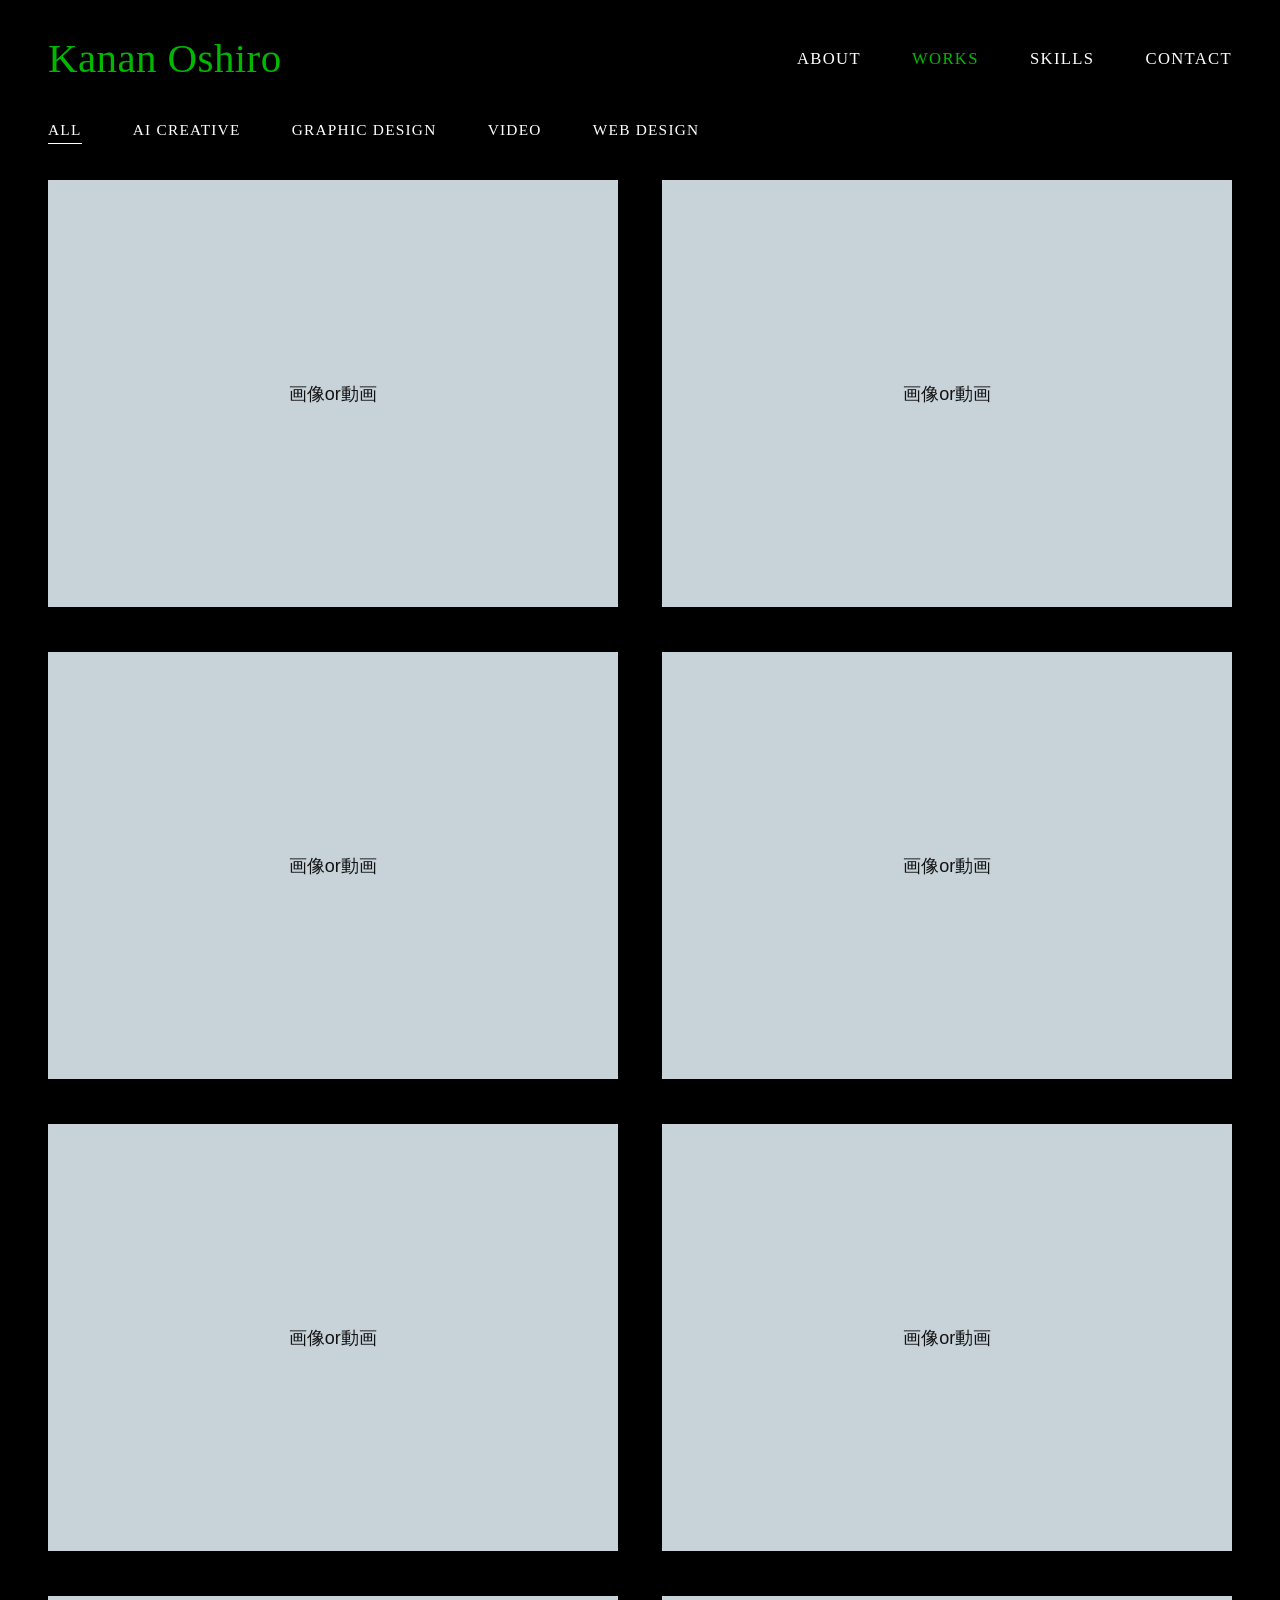
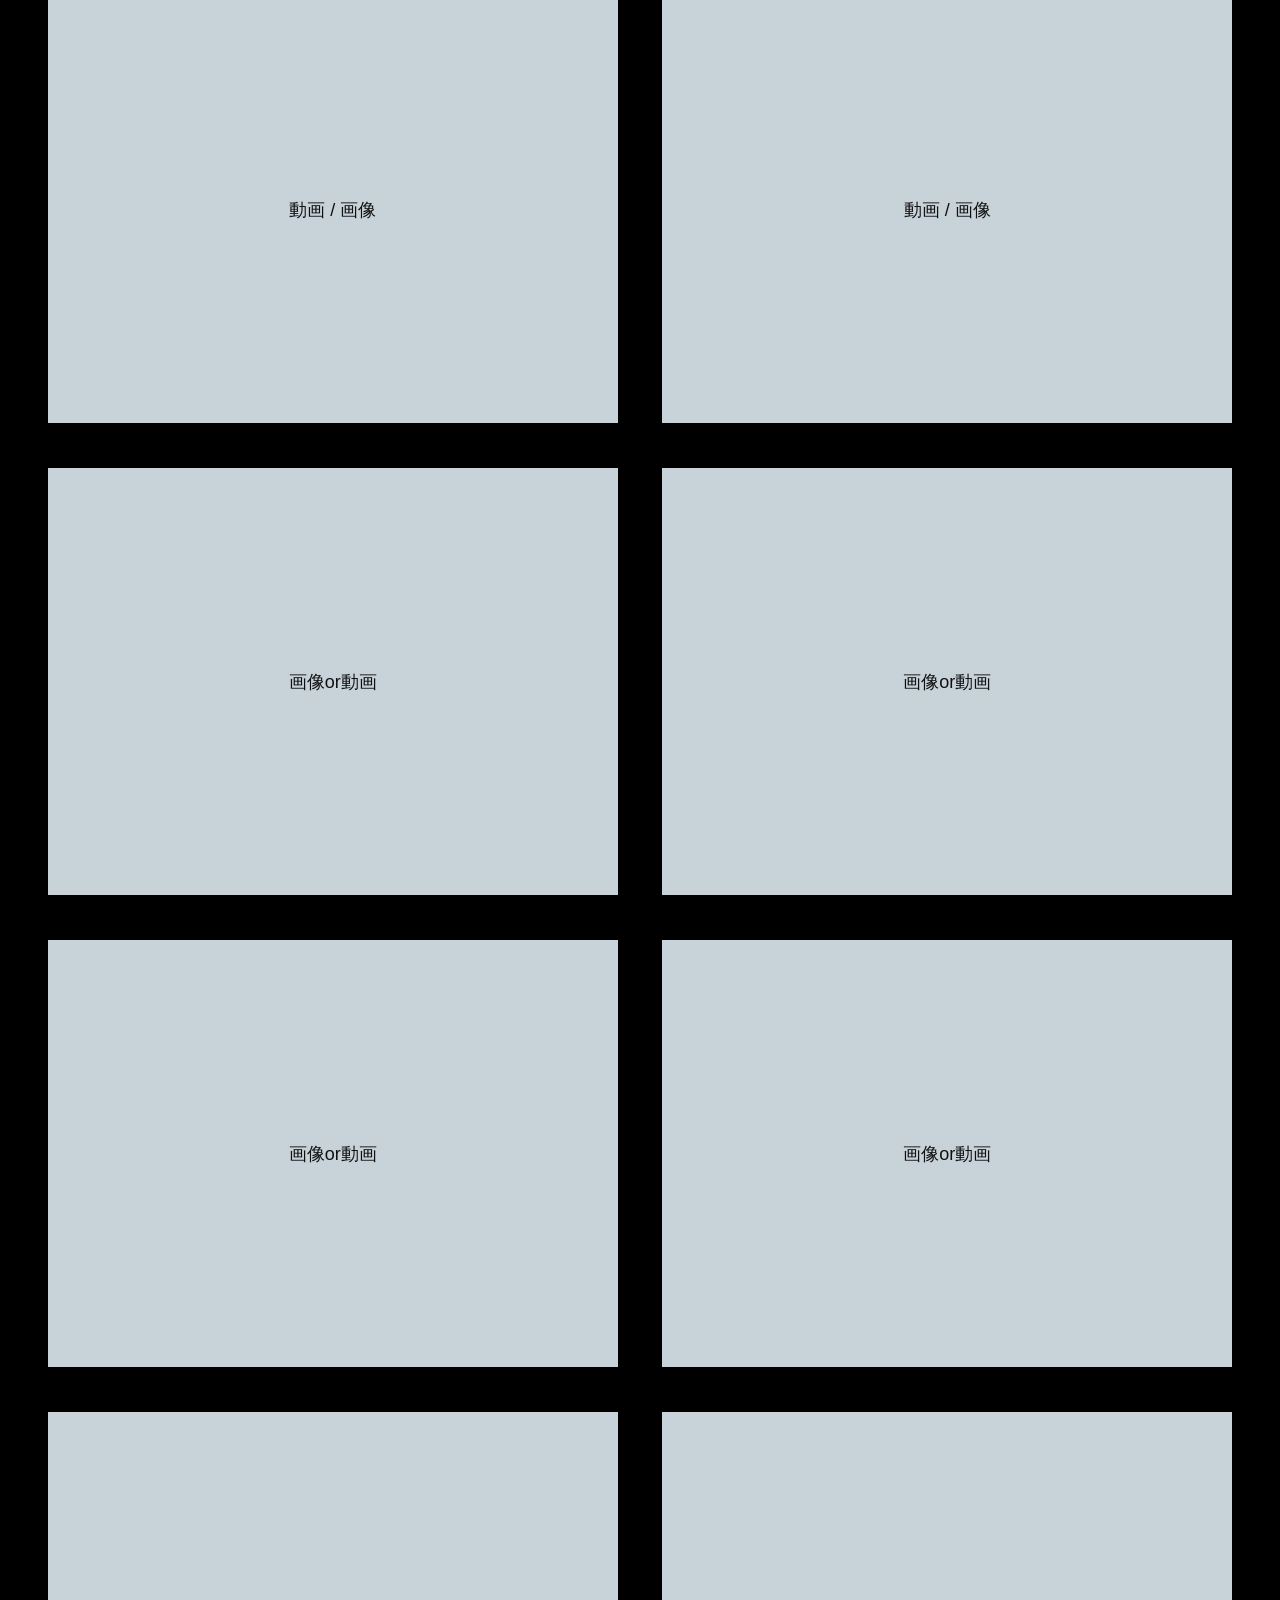
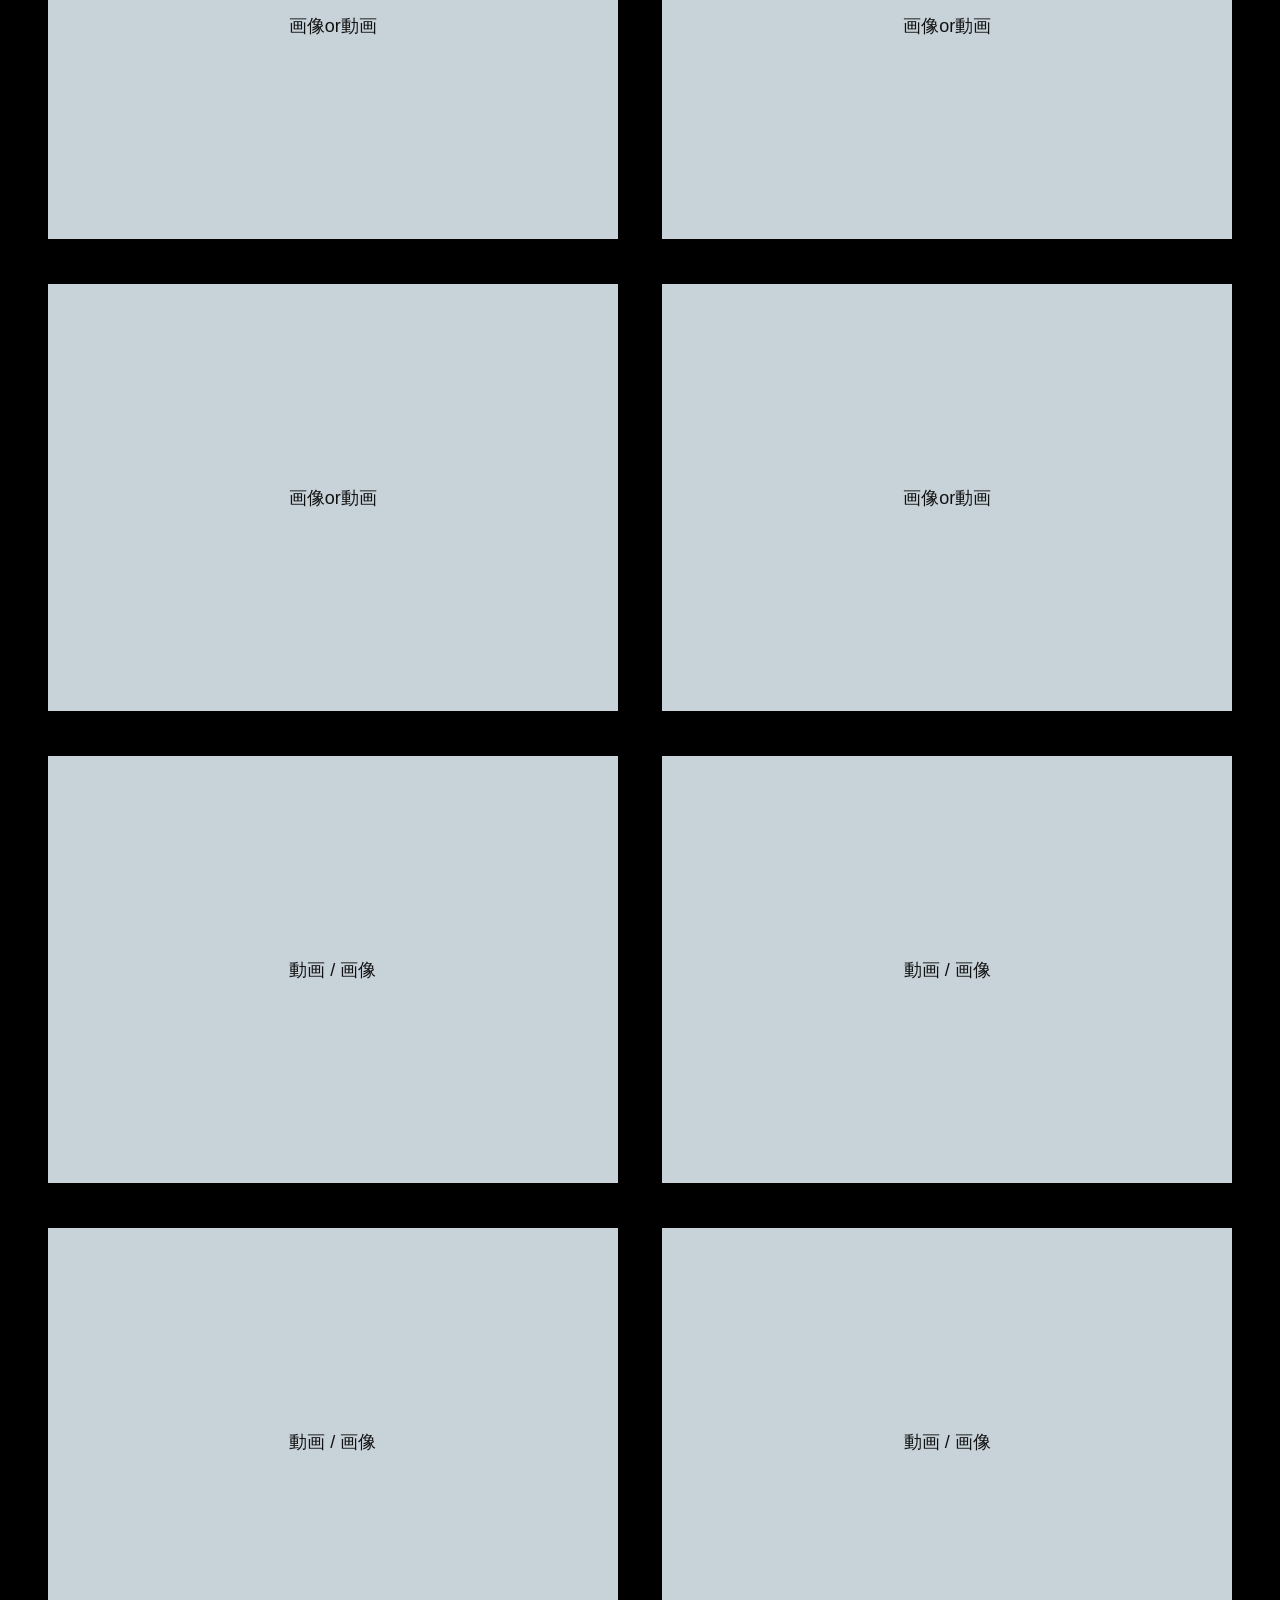
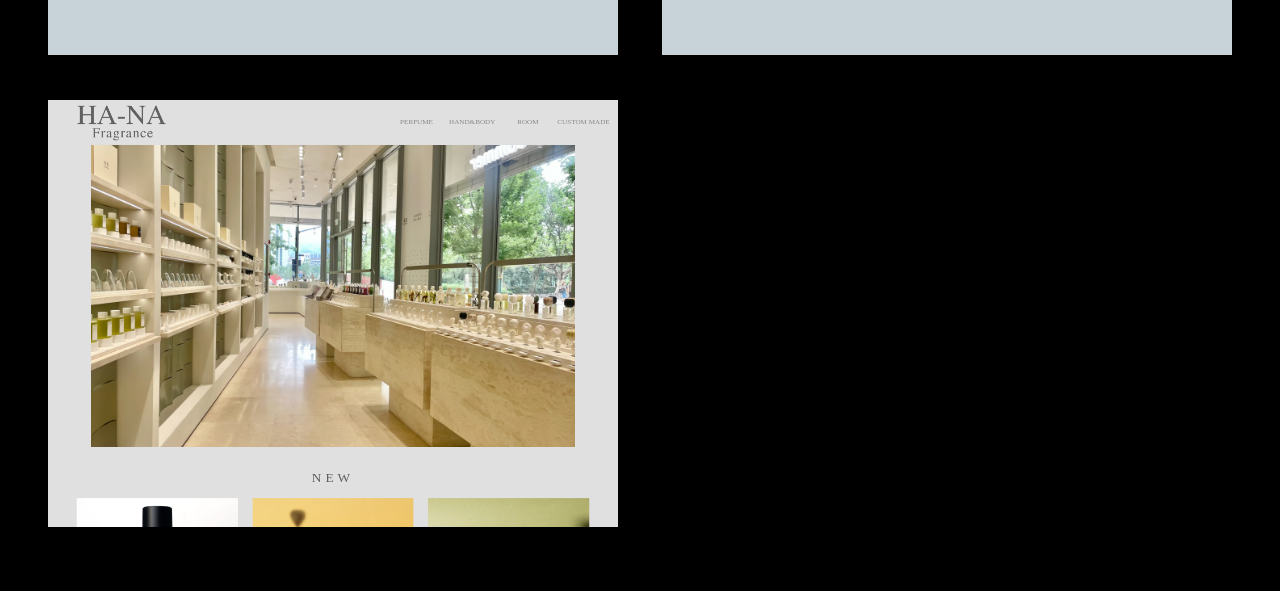
==== works.html @ edc19f33 "Initial website upload" ====
<!DOCTYPE html>
<html lang="ja">
<head>
  <meta charset="UTF-8" />
  <meta name="viewport" content="width=device-width, initial-scale=1.0" />
  <title>WORKS | Kanan Oshiro</title>
  <link rel="stylesheet" href="style.css" />
</head>
<body>
  <header class="header">
    <a href="index.html" class="logo">Kanan Oshiro</a>
    <nav class="nav" aria-label="メインナビゲーション">
      <a href="about.html">ABOUT</a>
      <a href="works.html" class="active">WORKS</a>
      <a href="skills.html">SKILLS</a>
      <a href="contact.html">CONTACT</a>
    </nav>
  </header>

  <main class="works-main" id="works">
    <!-- カテゴリフィルター -->
    <div class="works-filter" role="tablist" aria-label="作品カテゴリ">
      <button type="button" class="filter-btn active" data-filter="all">ALL</button>
      <button type="button" class="filter-btn" data-filter="ai">AI CREATIVE</button>
      <button type="button" class="filter-btn" data-filter="graphic">GRAPHIC DESIGN</button>
      <button type="button" class="filter-btn" data-filter="video">VIDEO</button>
      <button type="button" class="filter-btn" data-filter="web">WEB DESIGN</button>
    </div>

    <!-- ギャラリー一覧（JSで作品カードをレンダリング） -->
    <section class="works-gallery" id="worksGallery" aria-label="制作実績一覧"></section>
  </main>

  <!-- 作品詳細ポップアップ（モーダル） -->
  <div class="work-modal" id="workModal" aria-hidden="true" role="dialog" aria-modal="true">
    <div class="work-modal-backdrop" id="modalBackdrop"></div>
    <div class="work-modal-content">
      <button type="button" class="work-modal-close" id="modalClose" aria-label="閉じる">&times;</button>
      <div class="work-modal-media" id="modalMedia"></div>
      <div class="work-modal-info">
        <p class="work-modal-category" id="modalCategory"></p>
        <h2 class="work-modal-title" id="modalTitle"></h2>
        <p class="work-modal-meta" id="modalMeta"></p>
        <p class="work-modal-desc" id="modalDesc"></p>
      </div>
    </div>
  </div>

  <script>
    // 作品データ
    const worksData = [
      {
        id: "fox-okinawa-1x1",
        title: "旅するキツネ — 沖縄",
        category: "ai",
        categoryLabel: "AI CREATIVE",
        type: "image",
        src: "3_works/1_aicreative/sticker/ttfoka.png",
        meta: "1:1 / AI Illustration",
        description:
          "琉装をまとったキツネがサンセットの海沿いの東屋から水平線を眺めるイラスト調のステッカー。フレームを外したフル画面展開で、ショート動画や縦型ビジュアルへの応用を意識して制作しました。"
      },
      {
        id: "fox-osaka-1x1",
        title: "旅するキツネ — 大阪",
        category: "ai",
        categoryLabel: "AI CREATIVE",
        type: "image",
        src: "3_works/1_aicreative/sticker/ttfosa.png",
        meta: "1:1 / AI Illustration",
        description:
          "提灯や通天閣、たこ焼きなど新世界のにぎやかな夜の空気感を盛り込んだイラスト調のステッカー。キャラクターと街並みの世界観を統一して構成しました。"
      },
      {
        id: "fox-fukuoka-1x1",
        title: "旅するキツネ — 福岡",
        category: "ai",
        categoryLabel: "AI CREATIVE",
        type: "image",
        src: "3_works/1_aicreative/sticker/ttff.png",
        meta: "1:1 / AI Illustration",
        description:
          "夜の博多屋台でラーメンを楽しむキツネを描いたイラスト調のステッカー。あたたかい屋台の光と福岡タワーの夜景のコントラストを意識しました。"
      },
            {
        id: "fox-hokkaido-1x1",
        title: "旅するキツネ — 北海道",
        category: "ai",
        categoryLabel: "AI CREATIVE",
        type: "image",
        src: "3_works/1_aicreative/sticker/ttfh.png",
        meta: "1:1 / AI Illustration",
        description:
          "雪が舞う夕暮れの小樽運河沿いを、温かい冬着物と羽織をまとったキツネが歩くイラスト調のステッカー。レトロなガス灯やレンガ・石造り倉庫の灯りが水面に映える静かで幻想的な冬景色を表現しました。"
      },
      {
        id: "fox-japan-1x1",
        title: "旅するキツネ — 日本",
        category: "ai",
        categoryLabel: "AI CREATIVE",
        type: "image",
        src: "3_works/1_aicreative/sticker/ttfj.png",
        meta: "1:1 / AI Illustration",
        description:
          "色鮮やかな紅葉に囲まれた展望スポットから、雪化粧の富士山と湖を眺めるキツネを描いたイラスト調のステッカー。秋の澄んだ空気感と日本らしい風景の奥行きが伝わるように構成しました。"
      },
      {
        id: "fox-tokyo-1x1",
        title: "旅するキツネ — 東京",
        category: "ai",
        categoryLabel: "AI CREATIVE",
        type: "image",
        src: "3_works/1_aicreative/sticker/ttft.png",
        meta: "1:1 / AI Illustration",
        description:
          "春の日差しと桜が映える浅草仲見世通りで、みたらし団子を味わいながら歩くキツネのイラスト調のステッカー。提灯や仲見世の活気、奥に見える寺院の風景まで画面いっぱいに盛り込み、旅のワクワク感を表現しました。"
      },
      {
        id: "bottle-holder-ad",
        title: "ニットボトルホルダー 広告ショート動画",
        category: "video",
        categoryLabel: "VIDEO",
        type: "video",
        src: "3_works/1_aicreative/video/bh.mp4",
        meta: "15s / Short Video",
        description:
          "かぎ針編みのボトルホルダーの魅力を伝える15秒のショート動画。編み目の質感やカラーバリエーション、持ち運びやすさを短いカットと英語テロップでテンポよくまとめました。"
      },
      {
        id: "fox-travel-short-video",
        title: "旅するキツネ — 日本縦断ショート動画",
        category: "video",
        categoryLabel: "VIDEO",
        type: "video",
        src: "3_works/1_aicreative/video/ttf/ttf.mp4",
        meta: "Short Video / AI Animation",
        description:
          "着物や琉装をまとったキツネが日本各地の名所やグルメをめぐる「旅するキツネ」シリーズのショート動画。地域の空気感や季節のモチーフを生かしつつ、短い尺でも世界観と動きがスッと伝わるテンポにまとめました。"
      },
      {
        id: "bintang-perfume-red-apple-banner",
        title: "THE BINTANG PERFUME — RED APPLE バナー",
        category: "ai",
        categoryLabel: "AI CREATIVE",
        type: "image",
        src: "3_works/1_aicreative/banner/bprab_320x100.png", 
        meta: "Banner / AI Visual",
        description:
          "水滴のついた真っ赤なりんごや白い花と香水ボトルを組み合わせ、みずみずしい香りの印象を表現した広告バナー。左側にビジュアル、右側に余白とタイポグラフィを配置し、香りの世界観と視認性の両立を意識してまとめました。"
      },
      {
        id: "business-card-ko",
        title: "オリジナル名刺デザイン",
        category: "graphic",
        categoryLabel: "GRAPHIC DESIGN",
        type: "image",
        src: "3_works/2_graphicdesign/bc.jpg", 
        meta: "Business Card / Illustrator",
        description:
          "表面には私のイニシャルである「K」と「O」に、旅行や動物が好きなのでパンダや飛行機、地球を組み合わせた遊び心のあるオリジナルロゴを配置し、裏面はシンプルなレイアウトとQRコードで必要な情報へスムーズにアクセスできるよう設計した両面名刺デザインです。"
      },
      {
        id: "cafe-bar-soha-flyer",
        title: "「cafe & bar SO-HA」オープン告知フライヤー",
        category: "graphic",
        categoryLabel: "GRAPHIC DESIGN",
        type: "image",
        src: "3_works/2_graphicdesign/flyer.jpg", 
        meta: "Flyer / Photoshop",
        description:
          "ゲストハウス併設のカフェ＆バー「SO-HA」のオープン告知フライヤー。時間帯ごとのメニューや地域の集まり・宿泊ゲストとの交流の魅力が伝わるよう、営業時間やアクセス情報まで視認性よく整理してレイアウトしました。"
      },
      {
        id: "sora-osmanthus-black-tea-banner",
        title: "「SORA OSMANTHUS × BLACK TEA」香水バナー",
        category: "graphic",
        categoryLabel: "GRAPHIC DESIGN",
        type: "image",
        src: "3_works/2_graphicdesign/nd_300×250.jpg", 
        meta: "300×250 / Photoshop",
        description:
          "金木犀と紅茶の香りをイメージしたフレグランスバナー。夜空を背景に注がれる紅茶と金木犀の花を組み合わせ、香りの奥行きと「NEW DEBUT」の特別感が一目で伝わるビジュアルにまとめました。"
      },
      {
        id: "okinawa-typography-collage",
        title: "「OKINAWA」タイポグラフィ・グラフィック",
        category: "graphic",
        categoryLabel: "GRAPHIC DESIGN",
        type: "image",
        src: "3_works/2_graphicdesign/okinawa.jpg", 
        meta: "Graphic Art / Photoshop",
        description:
          "縦に配置した「OKINAWA」の文字の中に青い海や首里城、サンセットの風景を切り抜き、周囲にタコライスや沖縄そば、エイサーなど沖縄らしさを散りばめた地域テーマのグラフィック作品です。"
      },
      {
        id: "beniimo-fair-banner",
        title: "「cafe & bar SO-HA」期間限定 紅いもフェアバナー",
        category: "graphic",
        categoryLabel: "GRAPHIC DESIGN",
        type: "image",
        src: "3_works/2_graphicdesign/psp_300×250.jpg", 
        meta: "300×250 / Photoshop",
        description:
          "秋限定の「紅いもフェア」告知バナー。紅いもモンブランチーズタルトと紅いもチャイラテをイメージし、紫から黄金色へのグラデーション背景と「期間限定」バッジで季節感と視認性を高めました。"
      },
      {
        id: "skypiea-fantasy-collage",
        title: "「SKYPIEA」ファンタジー・フォトコラージュ",
        category: "graphic",
        categoryLabel: "GRAPHIC DESIGN",
        type: "image",
        src: "3_works/2_graphicdesign/skypiea.jpg", 
        meta: "Graphic Art / Photoshop",
        description:
          "厚い雲海の上に浮かぶ古城と夜空に走る稲妻、空を舞うコウモリを組み合わせたダークファンタジー調の合成グラフィック。明暗のコントラストと奥行きを意識してドラマチックな世界観を表現しました。"
      },
      {
        id: "universe-betta-collage",
        title: "「UNIVERSE」宇宙×ベタ グラフィックアート",
        category: "graphic",
        categoryLabel: "GRAPHIC DESIGN",
        type: "image",
        src: "3_works/2_graphicdesign/universe.jpg", 
        meta: "Graphic Art / Photoshop",
        description:
          "宇宙空間に浮かぶ地球と月、宇宙飛行士の周りを鮮やかなヒレを持つベタが泳ぐ幻想的なグラフィックアート。現実には交わらないモチーフを違和感なく馴染ませ、物語性のあるビジュアルに仕上げました。"
      },
      {
        id: "j-beef-burgers-promo",
        title: "「J-BEEF BURGERS」堺筋本町店 オープン告知動画",
        category: "video",
        categoryLabel: "VIDEO",
        type: "video",
        src: "3_works/3_video/jbb/jbb.mp4", // 実際のファイルパスに合わせてください
        meta: "0:15 / Premiere Pro",
        description:
          "「J-BEEF BURGERS」堺筋本町店のオープンと新規オープンキャンペーンを伝える15秒のプロモーション動画。筆文字風のテキストやポテト・バーガーのキャラクター、特別価格の訴求をテンポよく切り替え、短時間でもお得感とインパクトが伝わる構成にしました。"
      },
      {
        id: "boku-no-ichinichi-dog-story",
        title: "「ぼくの1日」ストーリー動画",
        category: "video",
        categoryLabel: "VIDEO",
        type: "video",
        src: "3_works/3_video/dog.mp4",
        meta: "1:03 / Premiere Pro",
        description:
          "ワンちゃんの目線で海辺の散歩や船上、棒をめぐるちょっとしたハプニングまでを描いた約1分のストーリー動画。丸みのあるポップなテロップと場面転換で、愛らしさや物語の展開が楽しく追えるようにまとめました。"
      },
      {
        id: "plus-10-minutes-health-video",
        title: "「毎日+10分 体を動かそう」啓発動画",
        category: "video",
        categoryLabel: "VIDEO",
        type: "video",
        src: "3_works/3_video/moving.mp4",
        meta: "0:46 / Premiere Pro",
        description:
          "日常に「+10分」の運動を取り入れるメリットを伝える動画。街並みや海岸沿いのサイクリング、フットサル、ランニングなど複数のシーンとトランジションを組み合わせ、無理なく始められそうな前向きさが伝わる構成にしています。"
      },
      {
        id: "vietnam-lao-cai-animal-trip",
        title: "「VIETNAM -Lao Cai- Animal Trip」旅ショート動画",
        category: "video",
        categoryLabel: "VIDEO",
        type: "video",
        src: "3_works/3_video/vietnam.mp4",
        meta: "0:32 / Canva",
        description:
          "ベトナム・ラオカイの旅先で出会ったワンちゃんやニワトリとのふれあいを収めた縦型ショート動画。現地の空気感や動物たちの表情・仕草を活かし、旅ならではのあたたかくて癒やされる雰囲気に仕上げました。"
      },
      {
        id: "hana-fragrance-ec",
        title: "ECサイト「HA-NA Fragrance」",
        category: "web",
        categoryLabel: "WEB DESIGN",
        type: "web",
        src: "3_works/4_webdesign/ec-site-KananOshiro/HOME.html", 
        meta: "HTML / CSS / JavaScript / jQuery (Slick)",
        description:
          "世界の香りを扱う架空のフレグランスショップ「HA-NA Fragrance」のECサイト。HOME・PERFUME・HAND&BODY・ROOM・CUSTOM MADEの全5ページ構成で、自動再生カルーセル、ブラー効果付きの固定ヘッダー、JavaScriptによるカテゴリ絞り込みフィルター、30種類の香料紹介ガイドなどを実装しました。"
      },
    ];

    const galleryEl = document.getElementById("worksGallery");
    const filterButtons = document.querySelectorAll(".filter-btn");

    // ポップアップ要素
    const modalEl = document.getElementById("workModal");
    const modalBackdrop = document.getElementById("modalBackdrop");
    const modalClose = document.getElementById("modalClose");
    const modalMedia = document.getElementById("modalMedia");
    const modalCategory = document.getElementById("modalCategory");
    const modalTitle = document.getElementById("modalTitle");
    const modalMeta = document.getElementById("modalMeta");
    const modalDesc = document.getElementById("modalDesc");

    function renderGallery(filter = "all") {
      galleryEl.innerHTML = "";

      const filteredItems =
        filter === "all"
          ? worksData
          : worksData.filter((item) => item.category === filter);

      filteredItems.forEach((item) => {
        const card = document.createElement("button");
        card.type = "button";
        card.className = "work-card";
        card.setAttribute("aria-label", `${item.title} の詳細を見る`);

        const stage = document.createElement("div");
        stage.className = "work-card-stage";

        const fallback = document.createElement("div");
        fallback.className = "work-card-fallback";
        fallback.textContent = item.type === "video" ? "動画 / 画像" : "画像or動画";

        if (item.type === "video") {
          const video = document.createElement("video");
          video.className = "work-card-media";
          video.src = item.src;
          video.muted = true;
          video.loop = true;
          video.playsinline = true;
          video.preload = "metadata";
          video.addEventListener("loadeddata", () => {
            stage.classList.add("has-media");
          });
          card.addEventListener("mouseenter", () => video.play().catch(() => {}));
          card.addEventListener("mouseleave", () => {
            video.pause();
            video.currentTime = 0;
          });
          stage.appendChild(video);
        } else if (item.type === "web") {
          // 実際のWebサイトをPCサイズ(1280x960)で読み込み、カードサイズに合わせて縮小表示
          const previewWrap = document.createElement("div");
          previewWrap.className = "work-card-web-preview";

          const iframe = document.createElement("iframe");
          iframe.src = item.src;
          iframe.title = item.title;
          iframe.loading = "lazy";
          iframe.tabIndex = -1;

          previewWrap.appendChild(iframe);
          stage.classList.add("has-media");
          stage.appendChild(previewWrap);

          // カード幅に合わせて縮小率を自動計算
          const updateScale = () => {
            const stageWidth = stage.clientWidth;
            if (stageWidth > 0) {
              iframe.style.transform = `scale(${stageWidth / 1280})`;
            }
          };
          requestAnimationFrame(updateScale);
          window.addEventListener("resize", updateScale);
        } else {
          const img = document.createElement("img");
          img.className = "work-card-media";
          img.src = item.src;
          img.alt = item.title;
          img.loading = "lazy";
          img.addEventListener("load", () => {
            stage.classList.add("has-media");
          });
          img.addEventListener("error", () => {
            stage.classList.remove("has-media");
          });
          stage.appendChild(img);
        } 

        stage.appendChild(fallback);
        card.appendChild(stage);
        card.addEventListener("click", () => openModal(item));
        galleryEl.appendChild(card);
      });
    }

function openModal(item) {
      modalMedia.innerHTML = "";

      if (item.type === "video") {
        const video = document.createElement("video");
        video.src = item.src;
        video.controls = true;
        video.autoplay = true;
        video.loop = true;
        video.playsinline = true;
        modalMedia.appendChild(video);
      } else if (item.type === "web") {
        const webWrap = document.createElement("div");
        webWrap.className = "work-modal-web-wrap";

        const iframe = document.createElement("iframe");
        iframe.src = item.src;
        iframe.title = item.title;
        webWrap.appendChild(iframe);

        const openLink = document.createElement("a");
        openLink.href = item.src;
        openLink.target = "_blank";
        openLink.rel = "noopener noreferrer";
        openLink.className = "work-modal-web-link";
        openLink.textContent = "別タブでサイト全体を開く ↗";
        webWrap.appendChild(openLink);

        modalMedia.appendChild(webWrap);
      } else {
        const img = document.createElement("img");
        img.src = item.src;
        img.alt = item.title;
        img.addEventListener("error", () => {
          modalMedia.innerHTML = `<div class="work-modal-placeholder">${item.title}</div>`;
        });
        modalMedia.appendChild(img);
      }

      modalCategory.textContent = item.categoryLabel;
      modalTitle.textContent = item.title;
      modalMeta.textContent = item.meta;
      modalDesc.textContent = item.description;

      modalEl.classList.add("is-open");
      modalEl.setAttribute("aria-hidden", "false");
      document.body.style.overflow = "hidden";
    }
    
    function closeModal() {
      const playingVideo = modalMedia.querySelector("video");
      if (playingVideo) {
        playingVideo.pause();
      }
      modalEl.classList.remove("is-open");
      modalEl.setAttribute("aria-hidden", "true");
      document.body.style.overflow = "";
    }

    filterButtons.forEach((btn) => {
      btn.addEventListener("click", () => {
        filterButtons.forEach((b) => b.classList.remove("active"));
        btn.classList.add("active");
        renderGallery(btn.dataset.filter);
      });
    });

    modalClose.addEventListener("click", closeModal);
    modalBackdrop.addEventListener("click", closeModal);
    window.addEventListener("keydown", (e) => {
      if (e.key === "Escape" && modalEl.classList.contains("is-open")) {
        closeModal();
      }
    });

    // 初期表示
    renderGallery("all");
  </script>
</body>
</html>
---- style.css ----
:root {
  --bg-color: #000000;
  --text-color: #ffffff;
  --accent-color: #00b800;
  --placeholder-bg: #c8d2d9;
}

* {
  box-sizing: border-box;
  margin: 0;
  padding: 0;
}

body {
  background-color: var(--bg-color);
  color: var(--text-color);
  font-family: "Times New Roman", "Yu Mincho", "Hiragino Mincho ProN", Georgia, serif;
  min-height: 100vh;
  display: flex;
  flex-direction: column;
}

/* ヘッダー */
.header {
  width: 100%;
  max-width: 1280px;
  margin: 0 auto;
  padding: 36px 48px 24px;
  display: flex;
  align-items: center;
  justify-content: space-between;
  gap: 24px;
}

.logo {
  color: var(--accent-color);
  text-decoration: none;
  font-size: clamp(28px, 3.2vw, 46px);
  font-weight: 400;
  letter-spacing: 0.01em;
  line-height: 1.1;
  white-space: nowrap;
}

.nav {
  display: flex;
  align-items: center;
  gap: clamp(20px, 4vw, 56px);
  flex-wrap: wrap;
}

.nav a {
  color: var(--text-color);
  text-decoration: none;
  font-size: clamp(14px, 1.3vw, 19px);
  letter-spacing: 0.08em;
  transition: color 0.2s ease, opacity 0.2s ease;
}

.nav a:hover,
.nav a.active {
  color: var(--accent-color);
}

/* メインコンテンツ */
.main {
  flex: 1;
  width: 100%;
  max-width: 1280px;
  margin: 0 auto;
  padding: 12px 48px 48px;
  display: flex;
  align-items: center;
  justify-content: center;
}

.hero-media-box {
  position: relative;
  width: 100%;
  aspect-ratio: 16 / 9;
  max-height: 74vh;
  background-color: var(--placeholder-bg);
  overflow: hidden;
}

.hero-video {
  width: 100%;
  height: 100%;
  object-fit: cover;
  display: block;
}

/* 動画が未設定・読み込み前のフォールバック表示 */
.hero-fallback {
  position: absolute;
  inset: 0;
  display: flex;
  align-items: center;
  justify-content: center;
  color: #111111;
  font-family: "Hiragino Kaku Gothic ProN", "Yu Gothic", sans-serif;
  font-size: 18px;
  pointer-events: none;
  transition: opacity 0.3s ease;
}

.hero-media-box.has-video .hero-fallback {
  opacity: 0;
}

/* レスポンシブ対応（タブレット・スマホ） */
@media (max-width: 768px) {
  .header {
    padding: 24px 20px 16px;
    flex-direction: column;
    align-items: flex-start;
    gap: 14px;
  }

  .nav {
    gap: 18px;
  }

  .main {
    padding: 8px 20px 32px;
  }

  .hero-media-box {
    aspect-ratio: 4 / 3;
    max-height: none;
  }
}

/* ABOUTページ */
.about-main {
  flex: 1;
  width: 100%;
  max-width: 1280px;
  margin: 0 auto;
  padding: 20px 48px 56px;
  display: flex;
  align-items: center;
}

.about-container {
  width: 100%;
  display: grid;
  grid-template-columns: minmax(280px, 440px) 1fr;
  gap: clamp(32px, 5vw, 72px);
  align-items: center;
}

.about-media-box {
  position: relative;
  width: 100%;
  aspect-ratio: 1 / 1;
  background-color: var(--placeholder-bg);
  overflow: hidden;
}

.about-profile-img {
  width: 100%;
  height: 100%;
  object-fit: cover;
  display: none;
}

.about-media-box.has-image .about-profile-img {
  display: block;
}

.about-fallback {
  position: absolute;
  inset: 0;
  display: flex;
  align-items: center;
  justify-content: center;
  color: #111111;
  font-family: "Hiragino Kaku Gothic ProN", "Yu Gothic", sans-serif;
  font-size: 18px;
  pointer-events: none;
}

.about-media-box.has-image .about-fallback {
  display: none;
}

.about-content {
  display: flex;
  flex-direction: column;
  gap: 28px;
}

.about-name {
  font-size: clamp(24px, 2.4vw, 36px);
  font-weight: 400;
  line-height: 1.4;
  letter-spacing: 0.04em;
}

.about-bio {
  display: flex;
  flex-direction: column;
  gap: 18px;
  max-width: 600px;
}

.about-bio p {
  font-size: clamp(15px, 1.35vw, 19px);
  line-height: 1.9;
  letter-spacing: 0.03em;
  color: var(--text-color);
}

/* ABOUT レスポンシブ対応 */
@media (max-width: 900px) {
  .about-container {
    grid-template-columns: minmax(220px, 340px) 1fr;
    gap: 32px;
    align-items: start;
  }
}

@media (max-width: 768px) {
  .about-main {
    padding: 16px 20px 40px;
    align-items: flex-start;
  }

  .about-container {
    grid-template-columns: 1fr;
    gap: 28px;
  }

  .about-media-box {
    max-width: 340px;
  }

  .about-content {
    gap: 18px;
  }
}

/* WORKSページ */
.works-main {
  flex: 1;
  width: 100%;
  max-width: 1280px;
  margin: 0 auto;
  padding: 12px 48px 64px;
}

/* カテゴリフィルター */
.works-filter {
  display: flex;
  align-items: center;
  gap: clamp(20px, 4vw, 56px);
  flex-wrap: wrap;
  margin-bottom: 36px;
}

.filter-btn {
  background: transparent;
  border: none;
  color: var(--text-color);
  font-family: "Times New Roman", "Yu Mincho", "Hiragino Mincho ProN", Georgia, serif;
  font-size: clamp(14px, 1.2vw, 18px);
  letter-spacing: 0.08em;
  cursor: pointer;
  padding: 4px 0;
  border-bottom: 1px solid transparent;
  transition: color 0.2s ease, border-color 0.2s ease;
}

.filter-btn:hover {
  color: var(--accent-color);
}

.filter-btn.active {
  border-bottom-color: var(--text-color);
}

/* ギャラリー一覧（縦長・横長・正方形を同じサイズ感＆枠なしで全体表示） */
.works-gallery {
  display: grid;
  grid-template-columns: repeat(2, minmax(0, 1fr));
  gap: clamp(24px, 3.5vw, 48px);
}

.work-card {
  display: block;
  width: 100%;
  background: transparent;
  border: none;
  padding: 0;
  cursor: pointer;
  text-align: left;
  transition: transform 0.25s ease, opacity 0.25s ease;
}

.work-card:hover {
  transform: translateY(-4px);
}

.work-card-stage {
  position: relative;
  width: 100%;
  aspect-ratio: 4 / 3;
  background-color: var(--placeholder-bg);
  overflow: hidden;
  display: flex;
  align-items: center;
  justify-content: center;
}

/* 画像が読み込まれた後は黒背景に切り替え、枠なしで全体表示 */
.work-card-stage.has-media {
  background-color: var(--bg-color);
}

.work-card-media {
  max-width: 100%;
  max-height: 100%;
  width: auto;
  height: auto;
  object-fit: contain;
  display: none;
}

.work-card-stage.has-media .work-card-media {
  display: block;
}

.work-card-fallback {
  position: absolute;
  inset: 0;
  display: flex;
  align-items: center;
  justify-content: center;
  color: #111111;
  font-family: "Hiragino Kaku Gothic ProN", "Yu Gothic", sans-serif;
  font-size: 18px;
  pointer-events: none;
}

.work-card-stage.has-media .work-card-fallback {
  display: none;
}

/* 作品詳細ポップアップ */
.work-modal {
  position: fixed;
  inset: 0;
  z-index: 100;
  display: none;
  align-items: center;
  justify-content: center;
  padding: 24px;
}

.work-modal.is-open {
  display: flex;
}

.work-modal-backdrop {
  position: fixed;
  inset: 0;
  background-color: rgba(0, 0, 0, 0.85);
}

.work-modal-content {
  position: relative;
  z-index: 1;
  width: 100%;
  max-width: 960px;
  max-height: 90vh;
  overflow-y: auto;
  background-color: #0d0d0d;
  border: 1px solid #2b2b2b;
  padding: 32px;
  display: grid;
  grid-template-columns: 1.25fr 1fr;
  gap: 32px;
  align-items: center;
}

.work-modal-close {
  position: absolute;
  top: 14px;
  right: 18px;
  background: transparent;
  border: none;
  color: var(--text-color);
  font-size: 32px;
  line-height: 1;
  cursor: pointer;
  transition: color 0.2s ease;
}

.work-modal-close:hover {
  color: var(--accent-color);
}

.work-modal-media {
  width: 100%;
  max-height: 68vh;
  background-color: var(--bg-color);
  display: flex;
  align-items: center;
  justify-content: center;
  overflow: hidden;
}

.work-modal-media img,
.work-modal-media video {
  max-width: 100%;
  max-height: 68vh;
  width: auto;
  height: auto;
  object-fit: contain;
  display: block;
}

.work-modal-placeholder {
  width: 100%;
  aspect-ratio: 4 / 3;
  background-color: var(--placeholder-bg);
  color: #111111;
  font-family: "Hiragino Kaku Gothic ProN", "Yu Gothic", sans-serif;
  display: flex;
  align-items: center;
  justify-content: center;
  padding: 16px;
  text-align: center;
}

.work-modal-info {
  display: flex;
  flex-direction: column;
  gap: 14px;
}

.work-modal-category {
  color: var(--accent-color);
  font-size: 13px;
  letter-spacing: 0.12em;
}

.work-modal-title {
  font-size: clamp(20px, 2vw, 28px);
  font-weight: 400;
  line-height: 1.4;
}

.work-modal-meta {
  font-size: 14px;
  color: #b8c2c8;
  letter-spacing: 0.04em;
}

.work-modal-desc {
  font-size: 15px;
  line-height: 1.85;
  color: var(--text-color);
  white-space: pre-line;
}

/* WORKS レスポンシブ対応 */
@media (max-width: 860px) {
  .work-modal-content {
    grid-template-columns: 1fr;
    padding: 24px 20px;
    gap: 20px;
  }
}

@media (max-width: 768px) {
  .works-main {
    padding: 8px 20px 48px;
  }

  .works-filter {
    gap: 16px;
    margin-bottom: 24px;
  }

  .works-gallery {
    grid-template-columns: 1fr;
    gap: 24px;
  }
}

/* WEB DESIGN サムネイル縮小プレビュー */
.work-card-web-preview {
  position: relative;
  width: 100%;
  height: 100%;
  overflow: hidden;
  background-color: #e0e0e0;
  pointer-events: none; /* サムネイルクリック時にポップアップが開くようにする */
}

.work-card-web-preview iframe {
  position: absolute;
  top: 0;
  left: 0;
  width: 1280px;
  height: 960px;
  border: none;
  transform-origin: top left;
}

/* ポップアップ内のWebサイト表示 */
.work-modal-web-wrap {
  width: 100%;
  display: flex;
  flex-direction: column;
  gap: 12px;
}

.work-modal-web-wrap iframe {
  width: 100%;
  height: 56vh;
  border: 1px solid #2b2b2b;
  background-color: #ffffff;
}

.work-modal-web-link {
  align-self: flex-end;
  color: var(--accent-color);
  text-decoration: none;
  font-size: 14px;
  letter-spacing: 0.04em;
}

.work-modal-web-link:hover {
  text-decoration: underline;
}

/* SKILLSページ */
.skills-main {
  flex: 1;
  width: 100%;
  max-width: 1120px;
  margin: 0 auto;
  padding: 20px 48px 72px;
  display: flex;
  flex-direction: column;
  gap: 64px;
}

.skills-section {
  width: 100%;
}

.skills-heading {
  text-align: center;
  font-size: clamp(20px, 2vw, 28px);
  font-weight: 400;
  letter-spacing: 0.08em;
  margin-bottom: 44px;
}

.skills-grid {
  display: grid;
  grid-template-columns: repeat(2, minmax(0, 1fr));
  column-gap: clamp(32px, 5vw, 72px);
  row-gap: 40px;
}

.skill-item {
  display: flex;
  align-items: flex-start;
  gap: 24px;
}

.skill-icon-box {
  flex-shrink: 0;
  width: 84px;
  height: 84px;
  display: flex;
  align-items: center;
  justify-content: center;
}

.skill-icon-box img {
  width: 100%;
  height: 100%;
  object-fit: contain;
  display: block;
}

.skill-info {
  display: flex;
  flex-direction: column;
  gap: 8px;
}

.skill-name {
  font-size: clamp(20px, 1.8vw, 26px);
  font-weight: 400;
  line-height: 1.3;
  letter-spacing: 0.02em;
}

.skill-desc {
  font-size: clamp(14px, 1.15vw, 16px);
  line-height: 1.75;
  color: var(--text-color);
}

/* SKILLS レスポンシブ対応 */
@media (max-width: 860px) {
  .skills-grid {
    grid-template-columns: 1fr;
    row-gap: 32px;
  }
}

@media (max-width: 768px) {
  .skills-main {
    padding: 16px 20px 56px;
    gap: 48px;
  }

  .skills-heading {
    margin-bottom: 32px;
  }

  .skill-item {
    gap: 18px;
  }

  .skill-icon-box {
    width: 68px;
    height: 68px;
  }
}

/* CONTACTページ（シンプル版） */
.contact-main {
  flex: 1;
  width: 100%;
  max-width: 1120px;
  margin: 0 auto;
  padding: 24px 48px 72px;
  display: flex;
  align-items: center;
}

.contact-simple {
  width: 100%;
  max-width: 680px;
  display: flex;
  flex-direction: column;
  gap: 32px;
}

.contact-heading {
  font-size: clamp(24px, 2.4vw, 36px);
  font-weight: 400;
  letter-spacing: 0.08em;
  color: var(--accent-color);
}

.contact-lead {
  font-size: clamp(15px, 1.25vw, 18px);
  line-height: 1.9;
  color: var(--text-color);
}

.contact-block {
  display: flex;
  flex-direction: column;
  gap: 10px;
}

.contact-label {
  font-size: 13px;
  letter-spacing: 0.14em;
  color: #a8b2b8;
}

.contact-mail-row {
  display: flex;
  align-items: center;
  gap: 16px;
  flex-wrap: wrap;
}

.contact-mail-link {
  color: var(--text-color);
  text-decoration: none;
  font-size: clamp(18px, 1.7vw, 24px);
  border-bottom: 1px solid #444444;
  padding-bottom: 3px;
  transition: color 0.2s ease, border-color 0.2s ease;
}

.contact-mail-link:hover {
  color: var(--accent-color);
  border-bottom-color: var(--accent-color);
}

.copy-mail-btn {
  background: transparent;
  border: 1px solid #555555;
  color: var(--text-color);
  font-family: "Hiragino Kaku Gothic ProN", "Yu Gothic", sans-serif;
  font-size: 13px;
  padding: 6px 14px;
  cursor: pointer;
  transition: border-color 0.2s ease, color 0.2s ease;
}

.copy-mail-btn:hover {
  border-color: var(--accent-color);
  color: var(--accent-color);
}

.copy-feedback {
  min-height: 20px;
  font-size: 13px;
  color: var(--accent-color);
  font-family: "Hiragino Kaku Gothic ProN", "Yu Gothic", sans-serif;
}

.contact-links {
  list-style: none;
  display: flex;
  gap: 24px;
  flex-wrap: wrap;
}

.contact-links a {
  color: var(--text-color);
  text-decoration: none;
  font-size: 16px;
  letter-spacing: 0.04em;
  transition: color 0.2s ease;
}

.contact-links a:hover {
  color: var(--accent-color);
}

/* CONTACT レスポンシブ対応 */
@media (max-width: 768px) {
  .contact-main {
    padding: 16px 20px 56px;
    align-items: flex-start;
  }

  .contact-simple {
    gap: 26px;
  }
}
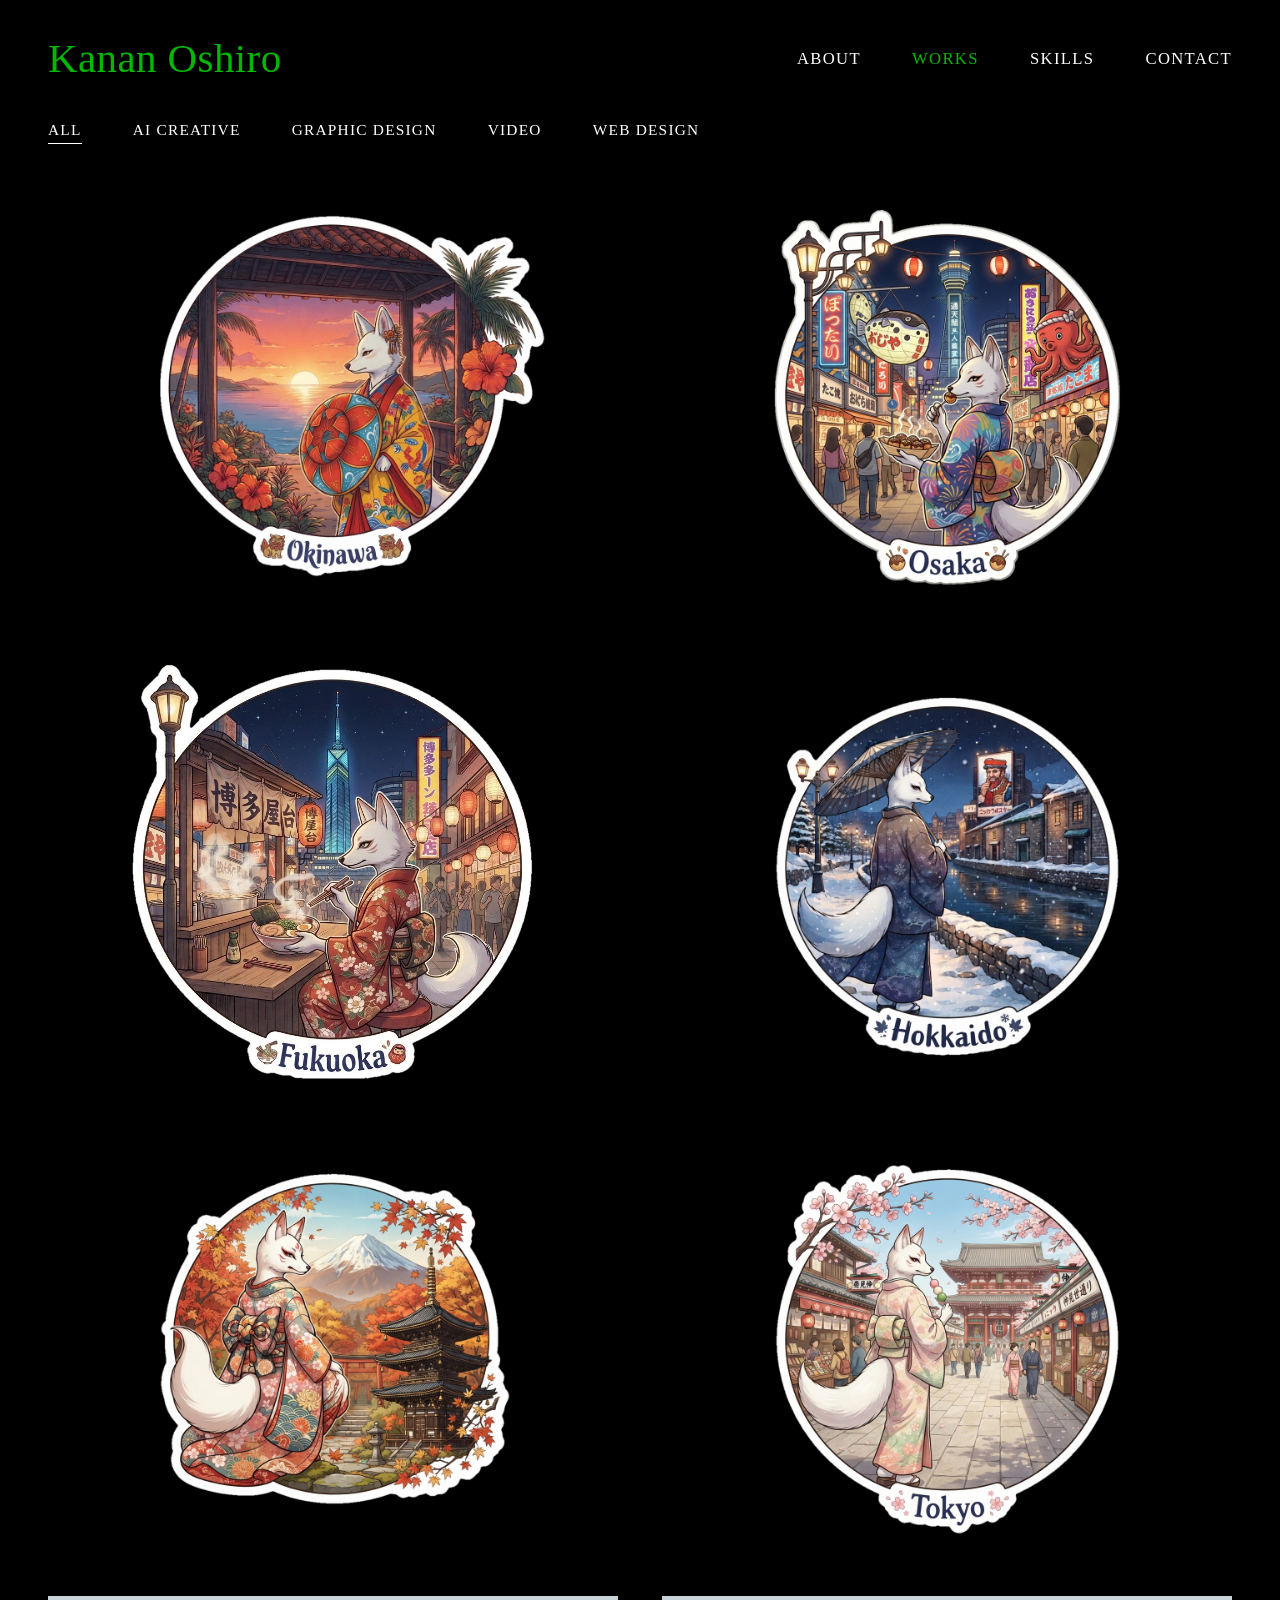
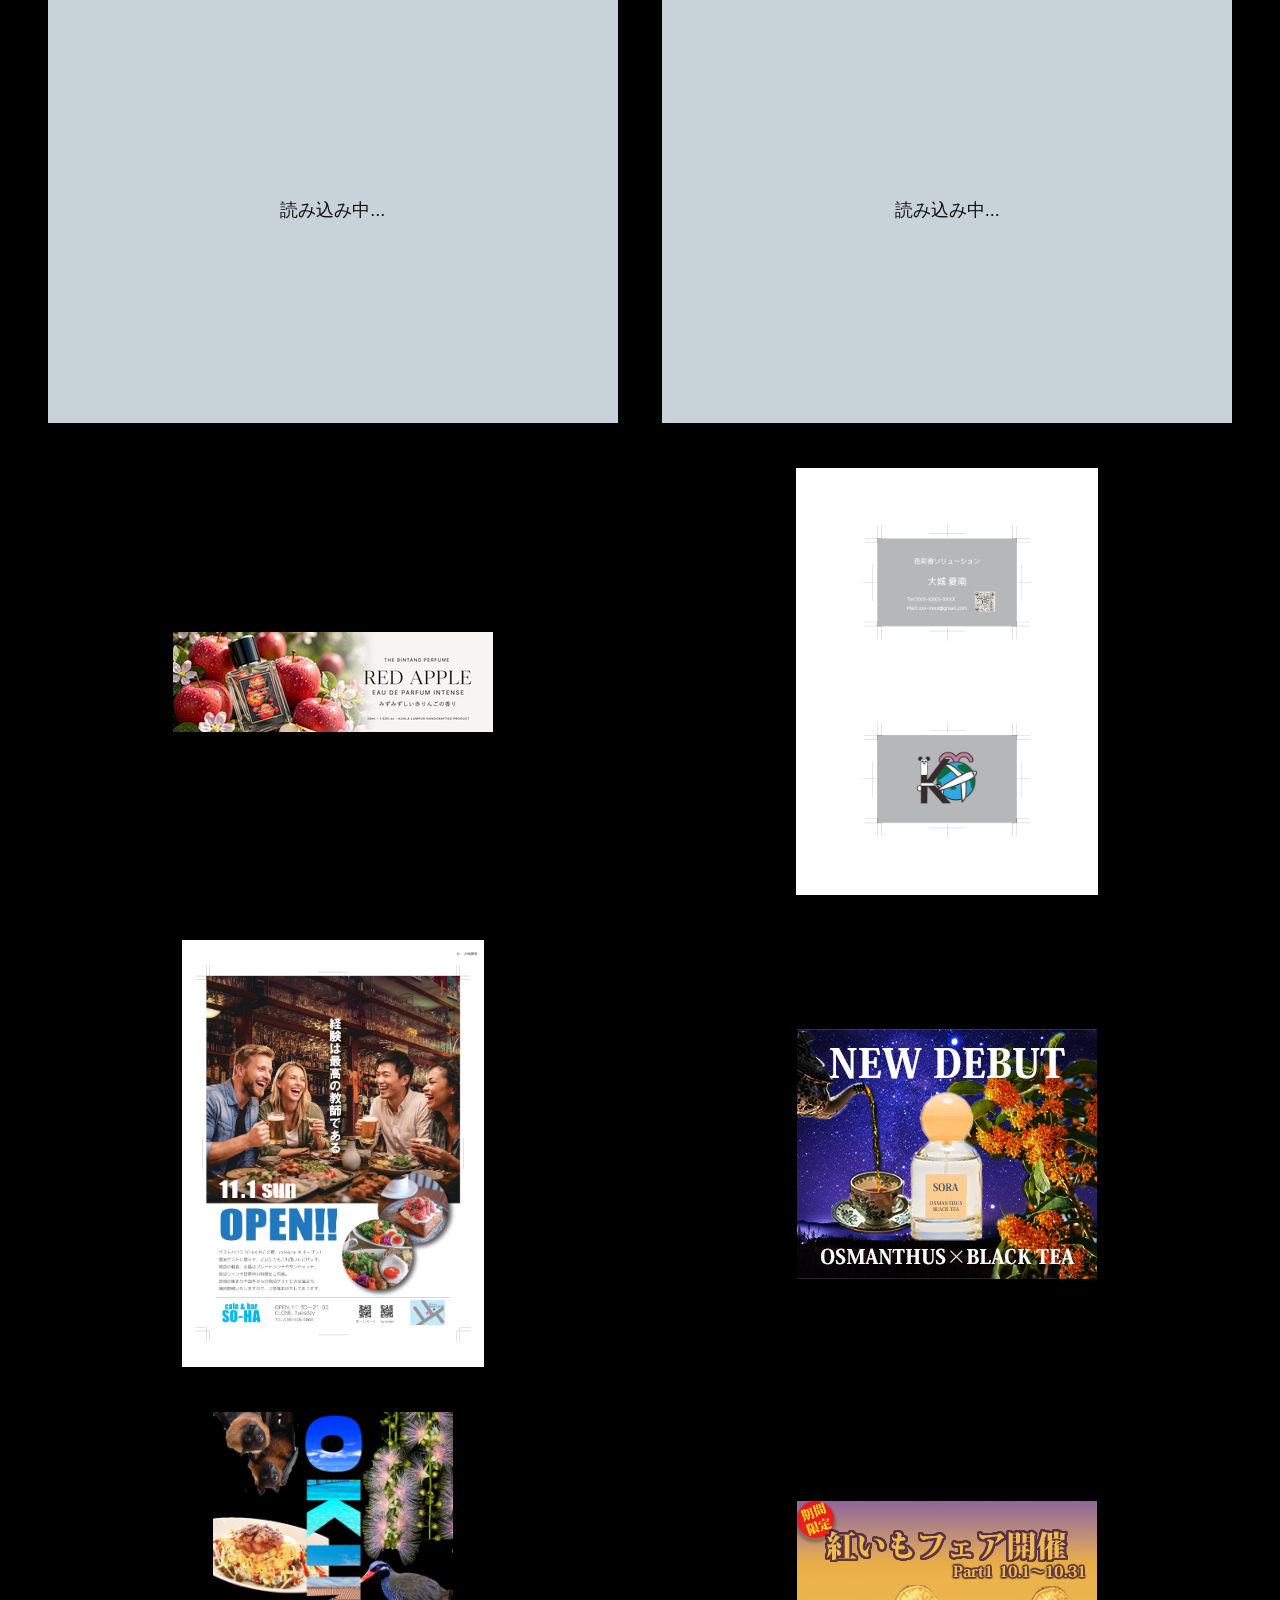
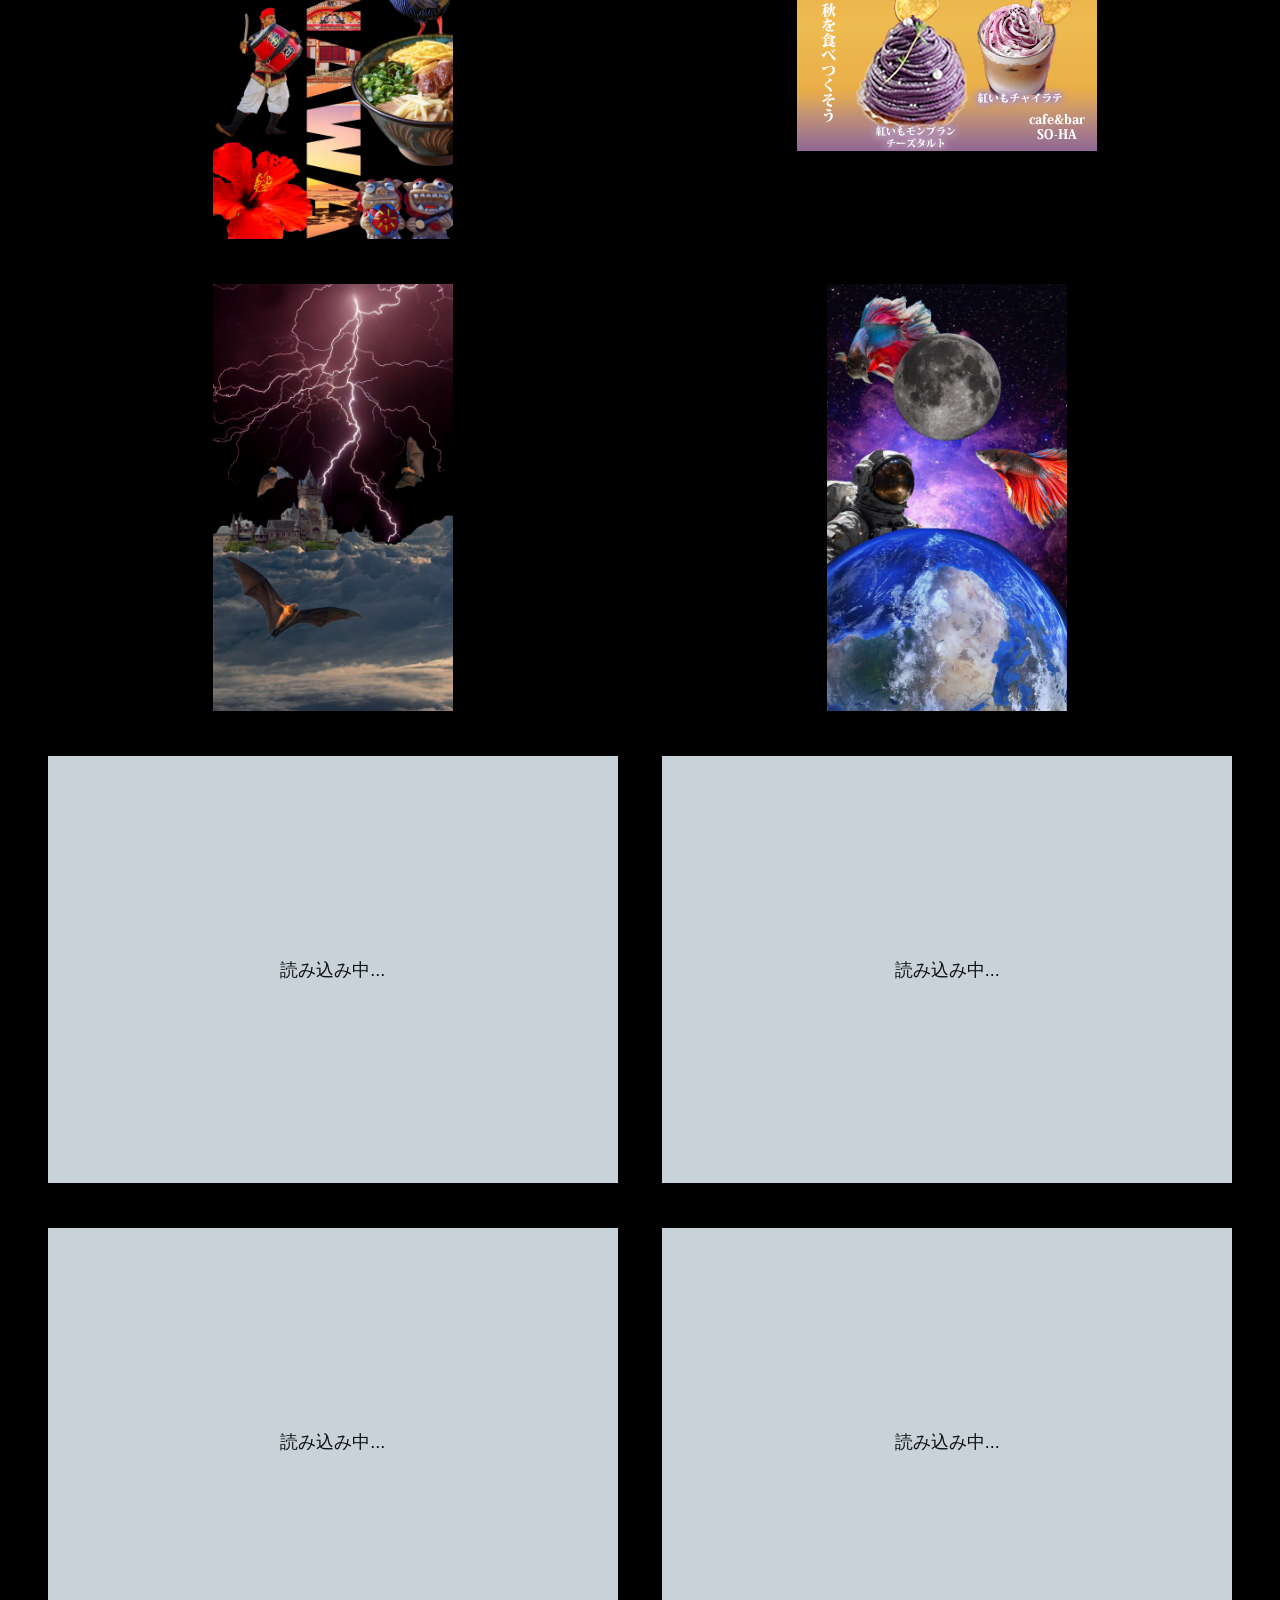
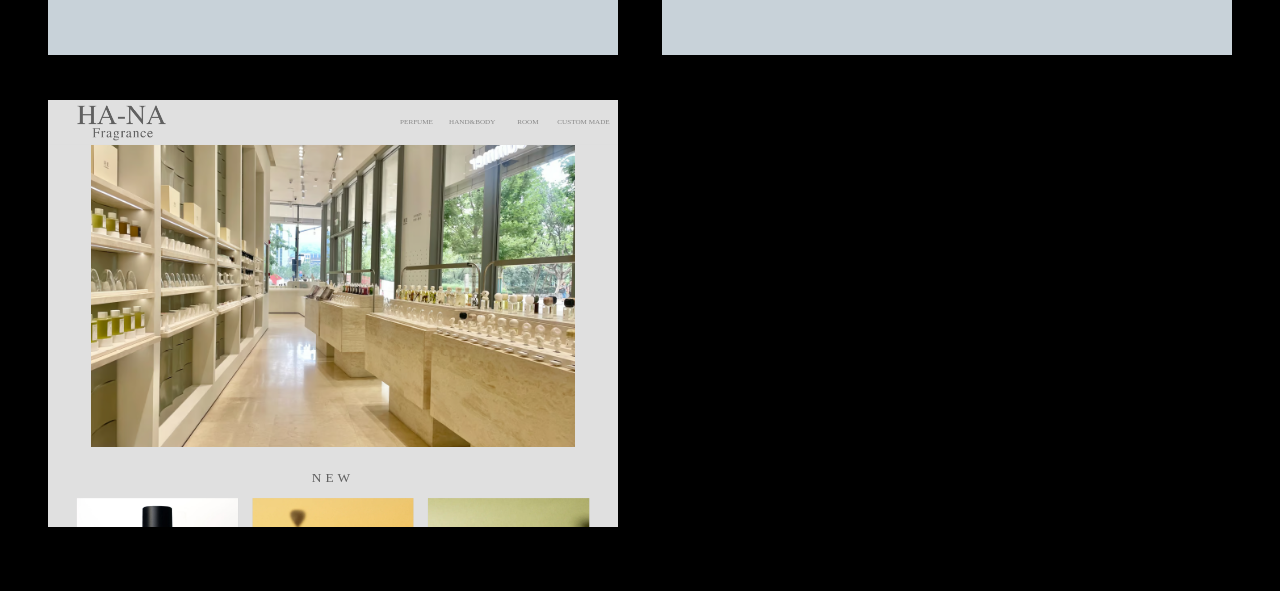
==== commit 062d81df: "Add files via upload" ====
--- a/works.html
+++ b/works.html
@@ -1,461 +1,468 @@
-<!DOCTYPE html>
-<html lang="ja">
-<head>
-  <meta charset="UTF-8" />
-  <meta name="viewport" content="width=device-width, initial-scale=1.0" />
-  <title>WORKS | Kanan Oshiro</title>
-  <link rel="stylesheet" href="style.css" />
-</head>
-<body>
-  <header class="header">
-    <a href="index.html" class="logo">Kanan Oshiro</a>
-    <nav class="nav" aria-label="メインナビゲーション">
-      <a href="about.html">ABOUT</a>
-      <a href="works.html" class="active">WORKS</a>
-      <a href="skills.html">SKILLS</a>
-      <a href="contact.html">CONTACT</a>
-    </nav>
-  </header>
-
-  <main class="works-main" id="works">
-    <!-- カテゴリフィルター -->
-    <div class="works-filter" role="tablist" aria-label="作品カテゴリ">
-      <button type="button" class="filter-btn active" data-filter="all">ALL</button>
-      <button type="button" class="filter-btn" data-filter="ai">AI CREATIVE</button>
-      <button type="button" class="filter-btn" data-filter="graphic">GRAPHIC DESIGN</button>
-      <button type="button" class="filter-btn" data-filter="video">VIDEO</button>
-      <button type="button" class="filter-btn" data-filter="web">WEB DESIGN</button>
-    </div>
-
-    <!-- ギャラリー一覧（JSで作品カードをレンダリング） -->
-    <section class="works-gallery" id="worksGallery" aria-label="制作実績一覧"></section>
-  </main>
-
-  <!-- 作品詳細ポップアップ（モーダル） -->
-  <div class="work-modal" id="workModal" aria-hidden="true" role="dialog" aria-modal="true">
-    <div class="work-modal-backdrop" id="modalBackdrop"></div>
-    <div class="work-modal-content">
-      <button type="button" class="work-modal-close" id="modalClose" aria-label="閉じる">&times;</button>
-      <div class="work-modal-media" id="modalMedia"></div>
-      <div class="work-modal-info">
-        <p class="work-modal-category" id="modalCategory"></p>
-        <h2 class="work-modal-title" id="modalTitle"></h2>
-        <p class="work-modal-meta" id="modalMeta"></p>
-        <p class="work-modal-desc" id="modalDesc"></p>
-      </div>
-    </div>
-  </div>
-
-  <script>
-    // 作品データ
-    const worksData = [
-      {
-        id: "fox-okinawa-1x1",
-        title: "旅するキツネ — 沖縄",
-        category: "ai",
-        categoryLabel: "AI CREATIVE",
-        type: "image",
-        src: "3_works/1_aicreative/sticker/ttfoka.png",
-        meta: "1:1 / AI Illustration",
-        description:
-          "琉装をまとったキツネがサンセットの海沿いの東屋から水平線を眺めるイラスト調のステッカー。フレームを外したフル画面展開で、ショート動画や縦型ビジュアルへの応用を意識して制作しました。"
-      },
-      {
-        id: "fox-osaka-1x1",
-        title: "旅するキツネ — 大阪",
-        category: "ai",
-        categoryLabel: "AI CREATIVE",
-        type: "image",
-        src: "3_works/1_aicreative/sticker/ttfosa.png",
-        meta: "1:1 / AI Illustration",
-        description:
-          "提灯や通天閣、たこ焼きなど新世界のにぎやかな夜の空気感を盛り込んだイラスト調のステッカー。キャラクターと街並みの世界観を統一して構成しました。"
-      },
-      {
-        id: "fox-fukuoka-1x1",
-        title: "旅するキツネ — 福岡",
-        category: "ai",
-        categoryLabel: "AI CREATIVE",
-        type: "image",
-        src: "3_works/1_aicreative/sticker/ttff.png",
-        meta: "1:1 / AI Illustration",
-        description:
-          "夜の博多屋台でラーメンを楽しむキツネを描いたイラスト調のステッカー。あたたかい屋台の光と福岡タワーの夜景のコントラストを意識しました。"
-      },
-            {
-        id: "fox-hokkaido-1x1",
-        title: "旅するキツネ — 北海道",
-        category: "ai",
-        categoryLabel: "AI CREATIVE",
-        type: "image",
-        src: "3_works/1_aicreative/sticker/ttfh.png",
-        meta: "1:1 / AI Illustration",
-        description:
-          "雪が舞う夕暮れの小樽運河沿いを、温かい冬着物と羽織をまとったキツネが歩くイラスト調のステッカー。レトロなガス灯やレンガ・石造り倉庫の灯りが水面に映える静かで幻想的な冬景色を表現しました。"
-      },
-      {
-        id: "fox-japan-1x1",
-        title: "旅するキツネ — 日本",
-        category: "ai",
-        categoryLabel: "AI CREATIVE",
-        type: "image",
-        src: "3_works/1_aicreative/sticker/ttfj.png",
-        meta: "1:1 / AI Illustration",
-        description:
-          "色鮮やかな紅葉に囲まれた展望スポットから、雪化粧の富士山と湖を眺めるキツネを描いたイラスト調のステッカー。秋の澄んだ空気感と日本らしい風景の奥行きが伝わるように構成しました。"
-      },
-      {
-        id: "fox-tokyo-1x1",
-        title: "旅するキツネ — 東京",
-        category: "ai",
-        categoryLabel: "AI CREATIVE",
-        type: "image",
-        src: "3_works/1_aicreative/sticker/ttft.png",
-        meta: "1:1 / AI Illustration",
-        description:
-          "春の日差しと桜が映える浅草仲見世通りで、みたらし団子を味わいながら歩くキツネのイラスト調のステッカー。提灯や仲見世の活気、奥に見える寺院の風景まで画面いっぱいに盛り込み、旅のワクワク感を表現しました。"
-      },
-      {
-        id: "bottle-holder-ad",
-        title: "ニットボトルホルダー 広告ショート動画",
-        category: "video",
-        categoryLabel: "VIDEO",
-        type: "video",
-        src: "3_works/1_aicreative/video/bh.mp4",
-        meta: "15s / Short Video",
-        description:
-          "かぎ針編みのボトルホルダーの魅力を伝える15秒のショート動画。編み目の質感やカラーバリエーション、持ち運びやすさを短いカットと英語テロップでテンポよくまとめました。"
-      },
-      {
-        id: "fox-travel-short-video",
-        title: "旅するキツネ — 日本縦断ショート動画",
-        category: "video",
-        categoryLabel: "VIDEO",
-        type: "video",
-        src: "3_works/1_aicreative/video/ttf/ttf.mp4",
-        meta: "Short Video / AI Animation",
-        description:
-          "着物や琉装をまとったキツネが日本各地の名所やグルメをめぐる「旅するキツネ」シリーズのショート動画。地域の空気感や季節のモチーフを生かしつつ、短い尺でも世界観と動きがスッと伝わるテンポにまとめました。"
-      },
-      {
-        id: "bintang-perfume-red-apple-banner",
-        title: "THE BINTANG PERFUME — RED APPLE バナー",
-        category: "ai",
-        categoryLabel: "AI CREATIVE",
-        type: "image",
-        src: "3_works/1_aicreative/banner/bprab_320x100.png", 
-        meta: "Banner / AI Visual",
-        description:
-          "水滴のついた真っ赤なりんごや白い花と香水ボトルを組み合わせ、みずみずしい香りの印象を表現した広告バナー。左側にビジュアル、右側に余白とタイポグラフィを配置し、香りの世界観と視認性の両立を意識してまとめました。"
-      },
-      {
-        id: "business-card-ko",
-        title: "オリジナル名刺デザイン",
-        category: "graphic",
-        categoryLabel: "GRAPHIC DESIGN",
-        type: "image",
-        src: "3_works/2_graphicdesign/bc.jpg", 
-        meta: "Business Card / Illustrator",
-        description:
-          "表面には私のイニシャルである「K」と「O」に、旅行や動物が好きなのでパンダや飛行機、地球を組み合わせた遊び心のあるオリジナルロゴを配置し、裏面はシンプルなレイアウトとQRコードで必要な情報へスムーズにアクセスできるよう設計した両面名刺デザインです。"
-      },
-      {
-        id: "cafe-bar-soha-flyer",
-        title: "「cafe & bar SO-HA」オープン告知フライヤー",
-        category: "graphic",
-        categoryLabel: "GRAPHIC DESIGN",
-        type: "image",
-        src: "3_works/2_graphicdesign/flyer.jpg", 
-        meta: "Flyer / Photoshop",
-        description:
-          "ゲストハウス併設のカフェ＆バー「SO-HA」のオープン告知フライヤー。時間帯ごとのメニューや地域の集まり・宿泊ゲストとの交流の魅力が伝わるよう、営業時間やアクセス情報まで視認性よく整理してレイアウトしました。"
-      },
-      {
-        id: "sora-osmanthus-black-tea-banner",
-        title: "「SORA OSMANTHUS × BLACK TEA」香水バナー",
-        category: "graphic",
-        categoryLabel: "GRAPHIC DESIGN",
-        type: "image",
-        src: "3_works/2_graphicdesign/nd_300×250.jpg", 
-        meta: "300×250 / Photoshop",
-        description:
-          "金木犀と紅茶の香りをイメージしたフレグランスバナー。夜空を背景に注がれる紅茶と金木犀の花を組み合わせ、香りの奥行きと「NEW DEBUT」の特別感が一目で伝わるビジュアルにまとめました。"
-      },
-      {
-        id: "okinawa-typography-collage",
-        title: "「OKINAWA」タイポグラフィ・グラフィック",
-        category: "graphic",
-        categoryLabel: "GRAPHIC DESIGN",
-        type: "image",
-        src: "3_works/2_graphicdesign/okinawa.jpg", 
-        meta: "Graphic Art / Photoshop",
-        description:
-          "縦に配置した「OKINAWA」の文字の中に青い海や首里城、サンセットの風景を切り抜き、周囲にタコライスや沖縄そば、エイサーなど沖縄らしさを散りばめた地域テーマのグラフィック作品です。"
-      },
-      {
-        id: "beniimo-fair-banner",
-        title: "「cafe & bar SO-HA」期間限定 紅いもフェアバナー",
-        category: "graphic",
-        categoryLabel: "GRAPHIC DESIGN",
-        type: "image",
-        src: "3_works/2_graphicdesign/psp_300×250.jpg", 
-        meta: "300×250 / Photoshop",
-        description:
-          "秋限定の「紅いもフェア」告知バナー。紅いもモンブランチーズタルトと紅いもチャイラテをイメージし、紫から黄金色へのグラデーション背景と「期間限定」バッジで季節感と視認性を高めました。"
-      },
-      {
-        id: "skypiea-fantasy-collage",
-        title: "「SKYPIEA」ファンタジー・フォトコラージュ",
-        category: "graphic",
-        categoryLabel: "GRAPHIC DESIGN",
-        type: "image",
-        src: "3_works/2_graphicdesign/skypiea.jpg", 
-        meta: "Graphic Art / Photoshop",
-        description:
-          "厚い雲海の上に浮かぶ古城と夜空に走る稲妻、空を舞うコウモリを組み合わせたダークファンタジー調の合成グラフィック。明暗のコントラストと奥行きを意識してドラマチックな世界観を表現しました。"
-      },
-      {
-        id: "universe-betta-collage",
-        title: "「UNIVERSE」宇宙×ベタ グラフィックアート",
-        category: "graphic",
-        categoryLabel: "GRAPHIC DESIGN",
-        type: "image",
-        src: "3_works/2_graphicdesign/universe.jpg", 
-        meta: "Graphic Art / Photoshop",
-        description:
-          "宇宙空間に浮かぶ地球と月、宇宙飛行士の周りを鮮やかなヒレを持つベタが泳ぐ幻想的なグラフィックアート。現実には交わらないモチーフを違和感なく馴染ませ、物語性のあるビジュアルに仕上げました。"
-      },
-      {
-        id: "j-beef-burgers-promo",
-        title: "「J-BEEF BURGERS」堺筋本町店 オープン告知動画",
-        category: "video",
-        categoryLabel: "VIDEO",
-        type: "video",
-        src: "3_works/3_video/jbb/jbb.mp4", // 実際のファイルパスに合わせてください
-        meta: "0:15 / Premiere Pro",
-        description:
-          "「J-BEEF BURGERS」堺筋本町店のオープンと新規オープンキャンペーンを伝える15秒のプロモーション動画。筆文字風のテキストやポテト・バーガーのキャラクター、特別価格の訴求をテンポよく切り替え、短時間でもお得感とインパクトが伝わる構成にしました。"
-      },
-      {
-        id: "boku-no-ichinichi-dog-story",
-        title: "「ぼくの1日」ストーリー動画",
-        category: "video",
-        categoryLabel: "VIDEO",
-        type: "video",
-        src: "3_works/3_video/dog.mp4",
-        meta: "1:03 / Premiere Pro",
-        description:
-          "ワンちゃんの目線で海辺の散歩や船上、棒をめぐるちょっとしたハプニングまでを描いた約1分のストーリー動画。丸みのあるポップなテロップと場面転換で、愛らしさや物語の展開が楽しく追えるようにまとめました。"
-      },
-      {
-        id: "plus-10-minutes-health-video",
-        title: "「毎日+10分 体を動かそう」啓発動画",
-        category: "video",
-        categoryLabel: "VIDEO",
-        type: "video",
-        src: "3_works/3_video/moving.mp4",
-        meta: "0:46 / Premiere Pro",
-        description:
-          "日常に「+10分」の運動を取り入れるメリットを伝える動画。街並みや海岸沿いのサイクリング、フットサル、ランニングなど複数のシーンとトランジションを組み合わせ、無理なく始められそうな前向きさが伝わる構成にしています。"
-      },
-      {
-        id: "vietnam-lao-cai-animal-trip",
-        title: "「VIETNAM -Lao Cai- Animal Trip」旅ショート動画",
-        category: "video",
-        categoryLabel: "VIDEO",
-        type: "video",
-        src: "3_works/3_video/vietnam.mp4",
-        meta: "0:32 / Canva",
-        description:
-          "ベトナム・ラオカイの旅先で出会ったワンちゃんやニワトリとのふれあいを収めた縦型ショート動画。現地の空気感や動物たちの表情・仕草を活かし、旅ならではのあたたかくて癒やされる雰囲気に仕上げました。"
-      },
-      {
-        id: "hana-fragrance-ec",
-        title: "ECサイト「HA-NA Fragrance」",
-        category: "web",
-        categoryLabel: "WEB DESIGN",
-        type: "web",
-        src: "3_works/4_webdesign/ec-site-KananOshiro/HOME.html", 
-        meta: "HTML / CSS / JavaScript / jQuery (Slick)",
-        description:
-          "世界の香りを扱う架空のフレグランスショップ「HA-NA Fragrance」のECサイト。HOME・PERFUME・HAND&BODY・ROOM・CUSTOM MADEの全5ページ構成で、自動再生カルーセル、ブラー効果付きの固定ヘッダー、JavaScriptによるカテゴリ絞り込みフィルター、30種類の香料紹介ガイドなどを実装しました。"
-      },
-    ];
-
-    const galleryEl = document.getElementById("worksGallery");
-    const filterButtons = document.querySelectorAll(".filter-btn");
-
-    // ポップアップ要素
-    const modalEl = document.getElementById("workModal");
-    const modalBackdrop = document.getElementById("modalBackdrop");
-    const modalClose = document.getElementById("modalClose");
-    const modalMedia = document.getElementById("modalMedia");
-    const modalCategory = document.getElementById("modalCategory");
-    const modalTitle = document.getElementById("modalTitle");
-    const modalMeta = document.getElementById("modalMeta");
-    const modalDesc = document.getElementById("modalDesc");
-
-    function renderGallery(filter = "all") {
-      galleryEl.innerHTML = "";
-
-      const filteredItems =
-        filter === "all"
-          ? worksData
-          : worksData.filter((item) => item.category === filter);
-
-      filteredItems.forEach((item) => {
-        const card = document.createElement("button");
-        card.type = "button";
-        card.className = "work-card";
-        card.setAttribute("aria-label", `${item.title} の詳細を見る`);
-
-        const stage = document.createElement("div");
-        stage.className = "work-card-stage";
-
-        const fallback = document.createElement("div");
-        fallback.className = "work-card-fallback";
-        fallback.textContent = item.type === "video" ? "動画 / 画像" : "画像or動画";
-
-        if (item.type === "video") {
-          const video = document.createElement("video");
-          video.className = "work-card-media";
-          video.src = item.src;
-          video.muted = true;
-          video.loop = true;
-          video.playsinline = true;
-          video.preload = "metadata";
-          video.addEventListener("loadeddata", () => {
-            stage.classList.add("has-media");
-          });
-          card.addEventListener("mouseenter", () => video.play().catch(() => {}));
-          card.addEventListener("mouseleave", () => {
-            video.pause();
-            video.currentTime = 0;
-          });
-          stage.appendChild(video);
-        } else if (item.type === "web") {
-          // 実際のWebサイトをPCサイズ(1280x960)で読み込み、カードサイズに合わせて縮小表示
-          const previewWrap = document.createElement("div");
-          previewWrap.className = "work-card-web-preview";
-
-          const iframe = document.createElement("iframe");
-          iframe.src = item.src;
-          iframe.title = item.title;
-          iframe.loading = "lazy";
-          iframe.tabIndex = -1;
-
-          previewWrap.appendChild(iframe);
-          stage.classList.add("has-media");
-          stage.appendChild(previewWrap);
-
-          // カード幅に合わせて縮小率を自動計算
-          const updateScale = () => {
-            const stageWidth = stage.clientWidth;
-            if (stageWidth > 0) {
-              iframe.style.transform = `scale(${stageWidth / 1280})`;
-            }
-          };
-          requestAnimationFrame(updateScale);
-          window.addEventListener("resize", updateScale);
-        } else {
-          const img = document.createElement("img");
-          img.className = "work-card-media";
-          img.src = item.src;
-          img.alt = item.title;
-          img.loading = "lazy";
-          img.addEventListener("load", () => {
-            stage.classList.add("has-media");
-          });
-          img.addEventListener("error", () => {
-            stage.classList.remove("has-media");
-          });
-          stage.appendChild(img);
-        } 
-
-        stage.appendChild(fallback);
-        card.appendChild(stage);
-        card.addEventListener("click", () => openModal(item));
-        galleryEl.appendChild(card);
-      });
-    }
-
-function openModal(item) {
-      modalMedia.innerHTML = "";
-
-      if (item.type === "video") {
-        const video = document.createElement("video");
-        video.src = item.src;
-        video.controls = true;
-        video.autoplay = true;
-        video.loop = true;
-        video.playsinline = true;
-        modalMedia.appendChild(video);
-      } else if (item.type === "web") {
-        const webWrap = document.createElement("div");
-        webWrap.className = "work-modal-web-wrap";
-
-        const iframe = document.createElement("iframe");
-        iframe.src = item.src;
-        iframe.title = item.title;
-        webWrap.appendChild(iframe);
-
-        const openLink = document.createElement("a");
-        openLink.href = item.src;
-        openLink.target = "_blank";
-        openLink.rel = "noopener noreferrer";
-        openLink.className = "work-modal-web-link";
-        openLink.textContent = "別タブでサイト全体を開く ↗";
-        webWrap.appendChild(openLink);
-
-        modalMedia.appendChild(webWrap);
-      } else {
-        const img = document.createElement("img");
-        img.src = item.src;
-        img.alt = item.title;
-        img.addEventListener("error", () => {
-          modalMedia.innerHTML = `<div class="work-modal-placeholder">${item.title}</div>`;
-        });
-        modalMedia.appendChild(img);
-      }
-
-      modalCategory.textContent = item.categoryLabel;
-      modalTitle.textContent = item.title;
-      modalMeta.textContent = item.meta;
-      modalDesc.textContent = item.description;
-
-      modalEl.classList.add("is-open");
-      modalEl.setAttribute("aria-hidden", "false");
-      document.body.style.overflow = "hidden";
-    }
-    
-    function closeModal() {
-      const playingVideo = modalMedia.querySelector("video");
-      if (playingVideo) {
-        playingVideo.pause();
-      }
-      modalEl.classList.remove("is-open");
-      modalEl.setAttribute("aria-hidden", "true");
-      document.body.style.overflow = "";
-    }
-
-    filterButtons.forEach((btn) => {
-      btn.addEventListener("click", () => {
-        filterButtons.forEach((b) => b.classList.remove("active"));
-        btn.classList.add("active");
-        renderGallery(btn.dataset.filter);
-      });
-    });
-
-    modalClose.addEventListener("click", closeModal);
-    modalBackdrop.addEventListener("click", closeModal);
-    window.addEventListener("keydown", (e) => {
-      if (e.key === "Escape" && modalEl.classList.contains("is-open")) {
-        closeModal();
-      }
-    });
-
-    // 初期表示
-    renderGallery("all");
-  </script>
-</body>
+<!DOCTYPE html>
+<html lang="ja">
+<head>
+  <meta charset="UTF-8" />
+  <meta name="viewport" content="width=device-width, initial-scale=1.0" />
+  <title>WORKS | Kanan Oshiro</title>
+  <link rel="stylesheet" href="style.css" />
+</head>
+<body>
+  <header class="header">
+    <a href="index.html" class="logo">Kanan Oshiro</a>
+    <nav class="nav" aria-label="メインナビゲーション">
+      <a href="about.html">ABOUT</a>
+      <a href="works.html" class="active">WORKS</a>
+      <a href="skills.html">SKILLS</a>
+      <a href="contact.html">CONTACT</a>
+    </nav>
+  </header>
+
+  <main class="works-main" id="works">
+    <!-- カテゴリフィルター -->
+    <div class="works-filter" role="tablist" aria-label="作品カテゴリ">
+      <button type="button" class="filter-btn active" data-filter="all">ALL</button>
+      <button type="button" class="filter-btn" data-filter="ai">AI CREATIVE</button>
+      <button type="button" class="filter-btn" data-filter="graphic">GRAPHIC DESIGN</button>
+      <button type="button" class="filter-btn" data-filter="video">VIDEO</button>
+      <button type="button" class="filter-btn" data-filter="web">WEB DESIGN</button>
+    </div>
+
+    <!-- ギャラリー一覧（JSで作品カードをレンダリング） -->
+    <section class="works-gallery" id="worksGallery" aria-label="制作実績一覧"></section>
+  </main>
+
+  <!-- 作品詳細ポップアップ（モーダル） -->
+  <div class="work-modal" id="workModal" aria-hidden="true" role="dialog" aria-modal="true">
+    <div class="work-modal-backdrop" id="modalBackdrop"></div>
+    <div class="work-modal-content">
+      <button type="button" class="work-modal-close" id="modalClose" aria-label="閉じる">&times;</button>
+      <div class="work-modal-media" id="modalMedia"></div>
+      <div class="work-modal-info">
+        <p class="work-modal-category" id="modalCategory"></p>
+        <h2 class="work-modal-title" id="modalTitle"></h2>
+        <p class="work-modal-meta" id="modalMeta"></p>
+        <p class="work-modal-desc" id="modalDesc"></p>
+      </div>
+    </div>
+  </div>
+
+<script>
+    // 作品データ
+    const worksData = [
+      {
+        id: "fox-okinawa-1x1",
+        title: "旅するキツネ — 沖縄",
+        category: "ai",
+        categoryLabel: "AI CREATIVE",
+        type: "image",
+        src: "3_works/1_aicreative/sticker/ttfoka.png",
+        meta: "1:1 / AI Illustration",
+        description:
+          "琉装をまとったキツネがサンセットの海沿いの東屋から水平線を眺めるイラスト調のステッカー。フレームを外したフル画面展開で、ショート動画や縦型ビジュアルへの応用を意識して制作しました。"
+      },
+      {
+        id: "fox-osaka-1x1",
+        title: "旅するキツネ — 大阪",
+        category: "ai",
+        categoryLabel: "AI CREATIVE",
+        type: "image",
+        src: "3_works/1_aicreative/sticker/ttfosa.png",
+        meta: "1:1 / AI Illustration",
+        description:
+          "提灯や通天閣、たこ焼きなど新世界のにぎやかな夜の空気感を盛り込んだイラスト調のステッカー。キャラクターと街並みの世界観を統一して構成しました。"
+      },
+      {
+        id: "fox-fukuoka-1x1",
+        title: "旅するキツネ — 福岡",
+        category: "ai",
+        categoryLabel: "AI CREATIVE",
+        type: "image",
+        src: "3_works/1_aicreative/sticker/ttff.png",
+        meta: "1:1 / AI Illustration",
+        description:
+          "夜の博多屋台でラーメンを楽しむキツネを描いたイラスト調のステッカー。あたたかい屋台の光と福岡タワーの夜景のコントラストを意識しました。"
+      },
+      {
+        id: "fox-hokkaido-1x1",
+        title: "旅するキツネ — 北海道",
+        category: "ai",
+        categoryLabel: "AI CREATIVE",
+        type: "image",
+        src: "3_works/1_aicreative/sticker/ttfh.png",
+        meta: "1:1 / AI Illustration",
+        description:
+          "雪が舞う夕暮れの小樽運河沿いを、温かい冬着物と羽織をまとったキツネが歩くイラスト調のステッカー。レトロなガス灯やレンガ・石造り倉庫の灯りが水面に映える静かで幻想的な冬景色を表現しました。"
+      },
+      {
+        id: "fox-japan-1x1",
+        title: "旅するキツネ — 日本",
+        category: "ai",
+        categoryLabel: "AI CREATIVE",
+        type: "image",
+        src: "3_works/1_aicreative/sticker/ttfj.png",
+        meta: "1:1 / AI Illustration",
+        description:
+          "色鮮やかな紅葉に囲まれた展望スポットから、雪化粧の富士山と湖を眺めるキツネを描いたイラスト調のステッカー。秋の澄んだ空気感と日本らしい風景の奥行きが伝わるように構成しました。"
+      },
+      {
+        id: "fox-tokyo-1x1",
+        title: "旅するキツネ — 東京",
+        category: "ai",
+        categoryLabel: "AI CREATIVE",
+        type: "image",
+        src: "3_works/1_aicreative/sticker/ttft.png",
+        meta: "1:1 / AI Illustration",
+        description:
+          "春の日差しと桜が映える浅草仲見世通りで、みたらし団子を味わいながら歩くキツネのイラスト調のステッカー。提灯や仲見世の活気、奥に見える寺院の風景まで画面いっぱいに盛り込み、旅のワクワク感を表現しました。"
+      },
+      {
+        id: "bottle-holder-ad",
+        title: "ニットボトルホルダー 広告ショート動画",
+        category: "video",
+        categoryLabel: "VIDEO",
+        type: "video",
+        src: "3_works/1_aicreative/video/bh.mp4",
+        meta: "15s / Short Video",
+        description:
+          "かぎ針編みのボトルホルダーの魅力を伝える15秒のショート動画。編み目の質感やカラーバリエーション、持ち運びやすさを短いカットと英語テロップでテンポよくまとめました。"
+      },
+      {
+        id: "fox-travel-short-video",
+        title: "旅するキツネ — 日本縦断ショート動画",
+        category: "video",
+        categoryLabel: "VIDEO",
+        type: "video",
+        src: "3_works/1_aicreative/video/ttf/ttf.mp4",
+        meta: "Short Video / AI Animation",
+        description:
+          "着物や琉装をまとったキツネが日本各地の名所やグルメをめぐる「旅するキツネ」シリーズのショート動画。地域の空気感や季節のモチーフを生かしつつ、短い尺でも世界観と動きがスッと伝わるテンポにまとめました。"
+      },
+      {
+        id: "bintang-perfume-red-apple-banner",
+        title: "THE BINTANG PERFUME — RED APPLE バナー",
+        category: "ai",
+        categoryLabel: "AI CREATIVE",
+        type: "image",
+        src: "3_works/1_aicreative/banner/bprab_320x100.png",
+        meta: "Banner / AI Visual",
+        description:
+          "水滴のついた真っ赤なりんごや白い花と香水ボトルを組み合わせ、みずみずしい香りの印象を表現した広告バナー。左側にビジュアル、右側に余白とタイポグラフィを配置し、香りの世界観と視認性の両立を意識してまとめました。"
+      },
+      {
+        id: "business-card-ko",
+        title: "オリジナル名刺デザイン",
+        category: "graphic",
+        categoryLabel: "GRAPHIC DESIGN",
+        type: "image",
+        src: "3_works/2_graphicdesign/bc.jpg",
+        meta: "Business Card / Illustrator",
+        description:
+          "表面には私のイニシャルである「K」と「O」に、旅行や動物が好きなのでパンダや飛行機、地球を組み合わせた遊び心のあるオリジナルロゴを配置し、裏面はシンプルなレイアウトとQRコードで必要な情報へスムーズにアクセスできるよう設計した両面名刺デザインです。"
+      },
+      {
+        id: "cafe-bar-soha-flyer",
+        title: "「cafe & bar SO-HA」オープン告知フライヤー",
+        category: "graphic",
+        categoryLabel: "GRAPHIC DESIGN",
+        type: "image",
+        src: "3_works/2_graphicdesign/flyer.jpg",
+        meta: "Flyer / Photoshop",
+        description:
+          "ゲストハウス併設のカフェ＆バー「SO-HA」のオープン告知フライヤー。時間帯ごとのメニューや地域の集まり・宿泊ゲストとの交流の魅力が伝わるよう、営業時間やアクセス情報まで視認性よく整理してレイアウトしました。"
+      },
+      {
+        id: "sora-osmanthus-black-tea-banner",
+        title: "「SORA OSMANTHUS × BLACK TEA」香水バナー",
+        category: "graphic",
+        categoryLabel: "GRAPHIC DESIGN",
+        type: "image",
+        src: "3_works/2_graphicdesign/nd_300×250.jpg",
+        meta: "300×250 / Photoshop",
+        description:
+          "金木犀と紅茶の香りをイメージしたフレグランスバナー。夜空を背景に注がれる紅茶と金木犀の花を組み合わせ、香りの奥行きと「NEW DEBUT」の特別感が一目で伝わるビジュアルにまとめました。"
+      },
+      {
+        id: "okinawa-typography-collage",
+        title: "「OKINAWA」タイポグラフィ・グラフィック",
+        category: "graphic",
+        categoryLabel: "GRAPHIC DESIGN",
+        type: "image",
+        src: "3_works/2_graphicdesign/okinawa.jpg",
+        meta: "Graphic Art / Photoshop",
+        description:
+          "縦に配置した「OKINAWA」の文字の中に青い海や首里城、サンセットの風景を切り抜き、周囲にタコライスや沖縄そば、エイサーなど沖縄らしさを散りばめた地域テーマのグラフィック作品です。"
+      },
+      {
+        id: "beniimo-fair-banner",
+        title: "「cafe & bar SO-HA」期間限定 紅いもフェアバナー",
+        category: "graphic",
+        categoryLabel: "GRAPHIC DESIGN",
+        type: "image",
+        src: "3_works/2_graphicdesign/psp_300×250.jpg",
+        meta: "300×250 / Photoshop",
+        description:
+          "秋限定の「紅いもフェア」告知バナー。紅いもモンブランチーズタルトと紅いもチャイラテをイメージし、紫から黄金色へのグラデーション背景と「期間限定」バッジで季節感と視認性を高めました。"
+      },
+      {
+        id: "skypiea-fantasy-collage",
+        title: "「SKYPIEA」ファンタジー・フォトコラージュ",
+        category: "graphic",
+        categoryLabel: "GRAPHIC DESIGN",
+        type: "image",
+        src: "3_works/2_graphicdesign/skypiea.jpg",
+        meta: "Graphic Art / Photoshop",
+        description:
+          "厚い雲海の上に浮かぶ古城と夜空に走る稲妻、空を舞うコウモリを組み合わせたダークファンタジー調の合成グラフィック。明暗のコントラストと奥行きを意識してドラマチックな世界観を表現しました。"
+      },
+      {
+        id: "universe-betta-collage",
+        title: "「UNIVERSE」宇宙×ベタ グラフィックアート",
+        category: "graphic",
+        categoryLabel: "GRAPHIC DESIGN",
+        type: "image",
+        src: "3_works/2_graphicdesign/universe.jpg",
+        meta: "Graphic Art / Photoshop",
+        description:
+          "宇宙空間に浮かぶ地球と月、宇宙飛行士の周りを鮮やかなヒレを持つベタが泳ぐ幻想的なグラフィックアート。現実には交わらないモチーフを違和感なく馴染ませ、物語性のあるビジュアルに仕上げました。"
+      },
+      {
+        id: "j-beef-burgers-promo",
+        title: "「J-BEEF BURGERS」堺筋本町店 オープン告知動画",
+        category: "video",
+        categoryLabel: "VIDEO",
+        type: "video",
+        src: "3_works/3_video/jbb/jbb.mp4",
+        meta: "0:15 / Premiere Pro",
+        description:
+          "「J-BEEF BURGERS」堺筋本町店のオープンと新規オープンキャンペーンを伝える15秒のプロモーション動画。筆文字風のテキストやポテト・バーガーのキャラクター、特別価格の訴求をテンポよく切り替え、短時間でもお得感とインパクトが伝わる構成にしました。"
+      },
+      {
+        id: "boku-no-ichinichi-dog-story",
+        title: "「ぼくの1日」ストーリー動画",
+        category: "video",
+        categoryLabel: "VIDEO",
+        type: "video",
+        src: "3_works/3_video/dog.mp4",
+        meta: "1:03 / Premiere Pro",
+        description:
+          "ワンちゃんの目線で海辺の散歩や船上、棒をめぐるちょっとしたハプニングまでを描いた約1分のストーリー動画。丸みのあるポップなテロップと場面転換で、愛らしさや物語の展開が楽しく追えるようにまとめました。"
+      },
+      {
+        id: "plus-10-minutes-health-video",
+        title: "「毎日+10分 体を動かそう」啓発動画",
+        category: "video",
+        categoryLabel: "VIDEO",
+        type: "video",
+        src: "3_works/3_video/moving.mp4",
+        meta: "0:46 / Premiere Pro",
+        description:
+          "日常に「+10分」の運動を取り入れるメリットを伝える動画。街並みや海岸沿いのサイクリング、フットサル、ランニングなど複数のシーンとトランジションを組み合わせ、無理なく始められそうな前向きさが伝わる構成にしています。"
+      },
+      {
+        id: "vietnam-lao-cai-animal-trip",
+        title: "「VIETNAM -Lao Cai- Animal Trip」旅ショート動画",
+        category: "video",
+        categoryLabel: "VIDEO",
+        type: "video",
+        src: "3_works/3_video/vietnam.mp4",
+        meta: "0:32 / Canva",
+        description:
+          "ベトナム・ラオカイの旅先で出会ったワンちゃんやニワトリとのふれあいを収めた縦型ショート動画。現地の空気感や動物たちの表情・仕草を活かし、旅ならではのあたたかくて癒やされる雰囲気に仕上げました。"
+      },
+      {
+        id: "hana-fragrance-ec",
+        title: "ECサイト「HA-NA Fragrance」",
+        category: "web",
+        categoryLabel: "WEB DESIGN",
+        type: "web",
+        src: "3_works/4_webdesign/ec-site-KananOshiro/HOME.html",
+        meta: "HTML / CSS / JavaScript / jQuery (Slick)",
+        description:
+          "世界の香りを扱う架空のフレグランスショップ「HA-NA Fragrance」のECサイト。HOME・PERFUME・HAND&BODY・ROOM・CUSTOM MADEの全5ページ構成で、自動再生カルーセル、ブラー効果付きの固定ヘッダー、JavaScriptによるカテゴリ絞り込みフィルター、30種類の香料紹介ガイドなどを実装しました。"
+      }
+    ];
+
+    const galleryEl = document.getElementById("worksGallery");
+    const filterButtons = document.querySelectorAll(".filter-btn");
+
+    // ポップアップ要素
+    const modalEl = document.getElementById("workModal");
+    const modalBackdrop = document.getElementById("modalBackdrop");
+    const modalClose = document.getElementById("modalClose");
+    const modalMedia = document.getElementById("modalMedia");
+    const modalCategory = document.getElementById("modalCategory");
+    const modalTitle = document.getElementById("modalTitle");
+    const modalMeta = document.getElementById("modalMeta");
+    const modalDesc = document.getElementById("modalDesc");
+
+    function renderGallery(filter = "all") {
+      galleryEl.innerHTML = "";
+
+      const filteredItems =
+        filter === "all"
+          ? worksData
+          : worksData.filter((item) => item.category === filter);
+
+      filteredItems.forEach((item) => {
+        const card = document.createElement("button");
+        card.type = "button";
+        card.className = "work-card";
+        card.setAttribute("aria-label", `${item.title} の詳細を見る`);
+
+        const stage = document.createElement("div");
+        stage.className = "work-card-stage";
+
+        const fallback = document.createElement("div");
+        fallback.className = "work-card-fallback";
+        fallback.textContent = "読み込み中...";
+
+        if (item.type === "video") {
+          const video = document.createElement("video");
+          video.className = "work-card-media";
+          video.src = item.src;
+          video.muted = true;
+          video.loop = true;
+          video.playsInline = true;
+          video.preload = "metadata";
+
+          const showVideo = () => stage.classList.add("has-media");
+          video.addEventListener("loadedmetadata", showVideo);
+          video.addEventListener("loadeddata", showVideo);
+          video.addEventListener("canplay", showVideo);
+          if (video.readyState >= 1) {
+            showVideo();
+          }
+
+          card.addEventListener("mouseenter", () => video.play().catch(() => {}));
+          card.addEventListener("mouseleave", () => {
+            video.pause();
+            video.currentTime = 0;
+          });
+          stage.appendChild(video);
+        } else if (item.type === "web") {
+          const previewWrap = document.createElement("div");
+          previewWrap.className = "work-card-web-preview";
+
+          const iframe = document.createElement("iframe");
+          iframe.src = item.src;
+          iframe.title = item.title;
+          iframe.tabIndex = -1;
+
+          previewWrap.appendChild(iframe);
+          stage.classList.add("has-media");
+          stage.appendChild(previewWrap);
+
+          const updateScale = () => {
+            const stageWidth = stage.clientWidth;
+            if (stageWidth > 0) {
+              iframe.style.transform = `scale(${stageWidth / 1280})`;
+            }
+          };
+          requestAnimationFrame(updateScale);
+          window.addEventListener("resize", updateScale);
+        } else {
+          const img = document.createElement("img");
+          img.className = "work-card-media";
+          img.alt = item.title;
+
+          const showImg = () => stage.classList.add("has-media");
+          img.addEventListener("load", showImg);
+          img.addEventListener("error", () => {
+            fallback.textContent = "画像が見つかりません";
+            stage.classList.remove("has-media");
+          });
+          img.src = item.src;
+
+          if (img.complete && img.naturalWidth > 0) {
+            showImg();
+          }
+          stage.appendChild(img);
+        }
+
+        stage.appendChild(fallback);
+        card.appendChild(stage);
+        card.addEventListener("click", () => openModal(item));
+        galleryEl.appendChild(card);
+      });
+    }
+
+    function openModal(item) {
+      modalMedia.innerHTML = "";
+
+      if (item.type === "video") {
+        const video = document.createElement("video");
+        video.src = item.src;
+        video.controls = true;
+        video.autoplay = true;
+        video.loop = true;
+        video.playsInline = true;
+        modalMedia.appendChild(video);
+      } else if (item.type === "web") {
+        const webWrap = document.createElement("div");
+        webWrap.className = "work-modal-web-wrap";
+
+        const iframe = document.createElement("iframe");
+        iframe.src = item.src;
+        iframe.title = item.title;
+        webWrap.appendChild(iframe);
+
+        const openLink = document.createElement("a");
+        openLink.href = item.src;
+        openLink.target = "_blank";
+        openLink.rel = "noopener noreferrer";
+        openLink.className = "work-modal-web-link";
+        openLink.textContent = "別タブでサイト全体を開く ↗";
+        webWrap.appendChild(openLink);
+
+        modalMedia.appendChild(webWrap);
+      } else {
+        const img = document.createElement("img");
+        img.src = item.src;
+        img.alt = item.title;
+        img.addEventListener("error", () => {
+          modalMedia.innerHTML = `<div class="work-modal-placeholder">${item.title}</div>`;
+        });
+        modalMedia.appendChild(img);
+      }
+
+      modalCategory.textContent = item.categoryLabel;
+      modalTitle.textContent = item.title;
+      modalMeta.textContent = item.meta;
+      modalDesc.textContent = item.description;
+
+      modalEl.classList.add("is-open");
+      modalEl.setAttribute("aria-hidden", "false");
+      document.body.style.overflow = "hidden";
+    }
+
+    function closeModal() {
+      const playingVideo = modalMedia.querySelector("video");
+      if (playingVideo) {
+        playingVideo.pause();
+      }
+      modalEl.classList.remove("is-open");
+      modalEl.setAttribute("aria-hidden", "true");
+      document.body.style.overflow = "";
+    }
+
+    filterButtons.forEach((btn) => {
+      btn.addEventListener("click", () => {
+        filterButtons.forEach((b) => b.classList.remove("active"));
+        btn.classList.add("active");
+        renderGallery(btn.dataset.filter);
+      });
+    });
+
+    modalClose.addEventListener("click", closeModal);
+    modalBackdrop.addEventListener("click", closeModal);
+    window.addEventListener("keydown", (e) => {
+      if (e.key === "Escape" && modalEl.classList.contains("is-open")) {
+        closeModal();
+      }
+    });
+
+    // 初期表示
+    renderGallery("all");
+  </script>
+  </body>
 </html>
